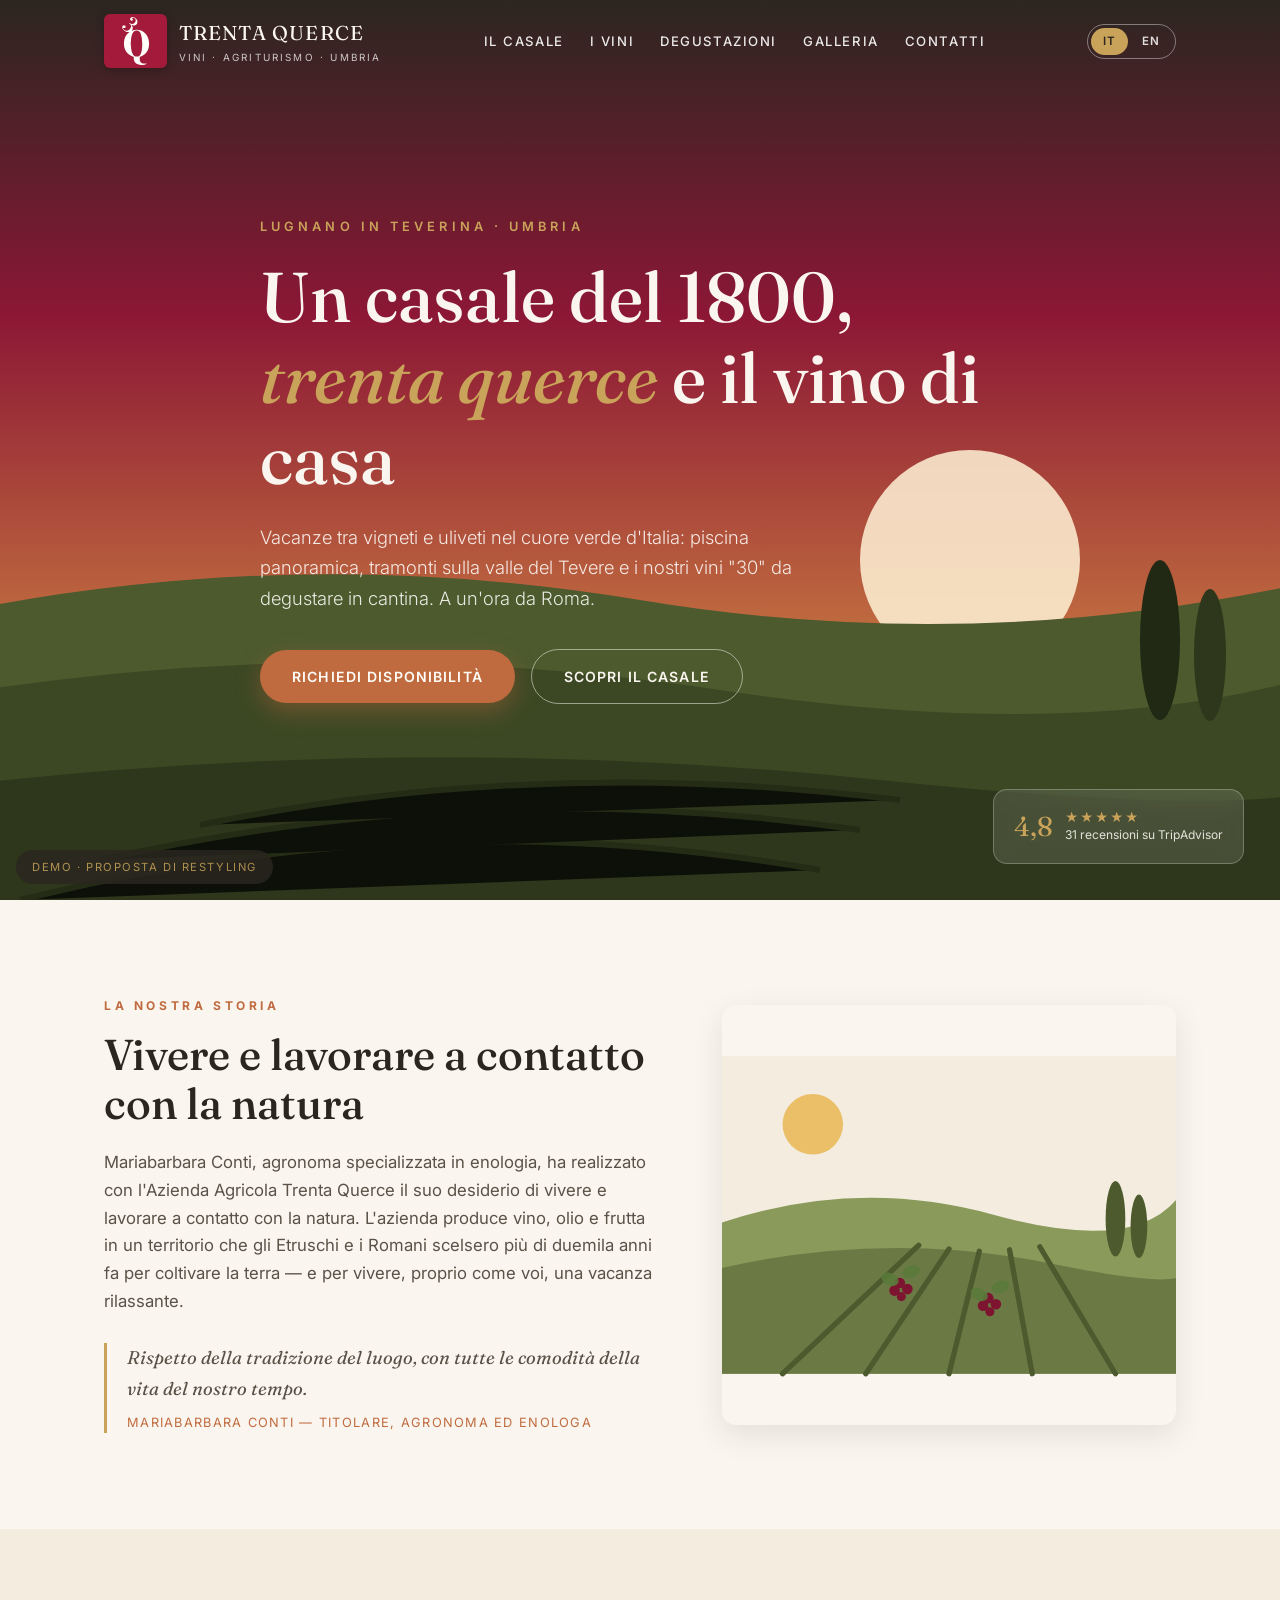
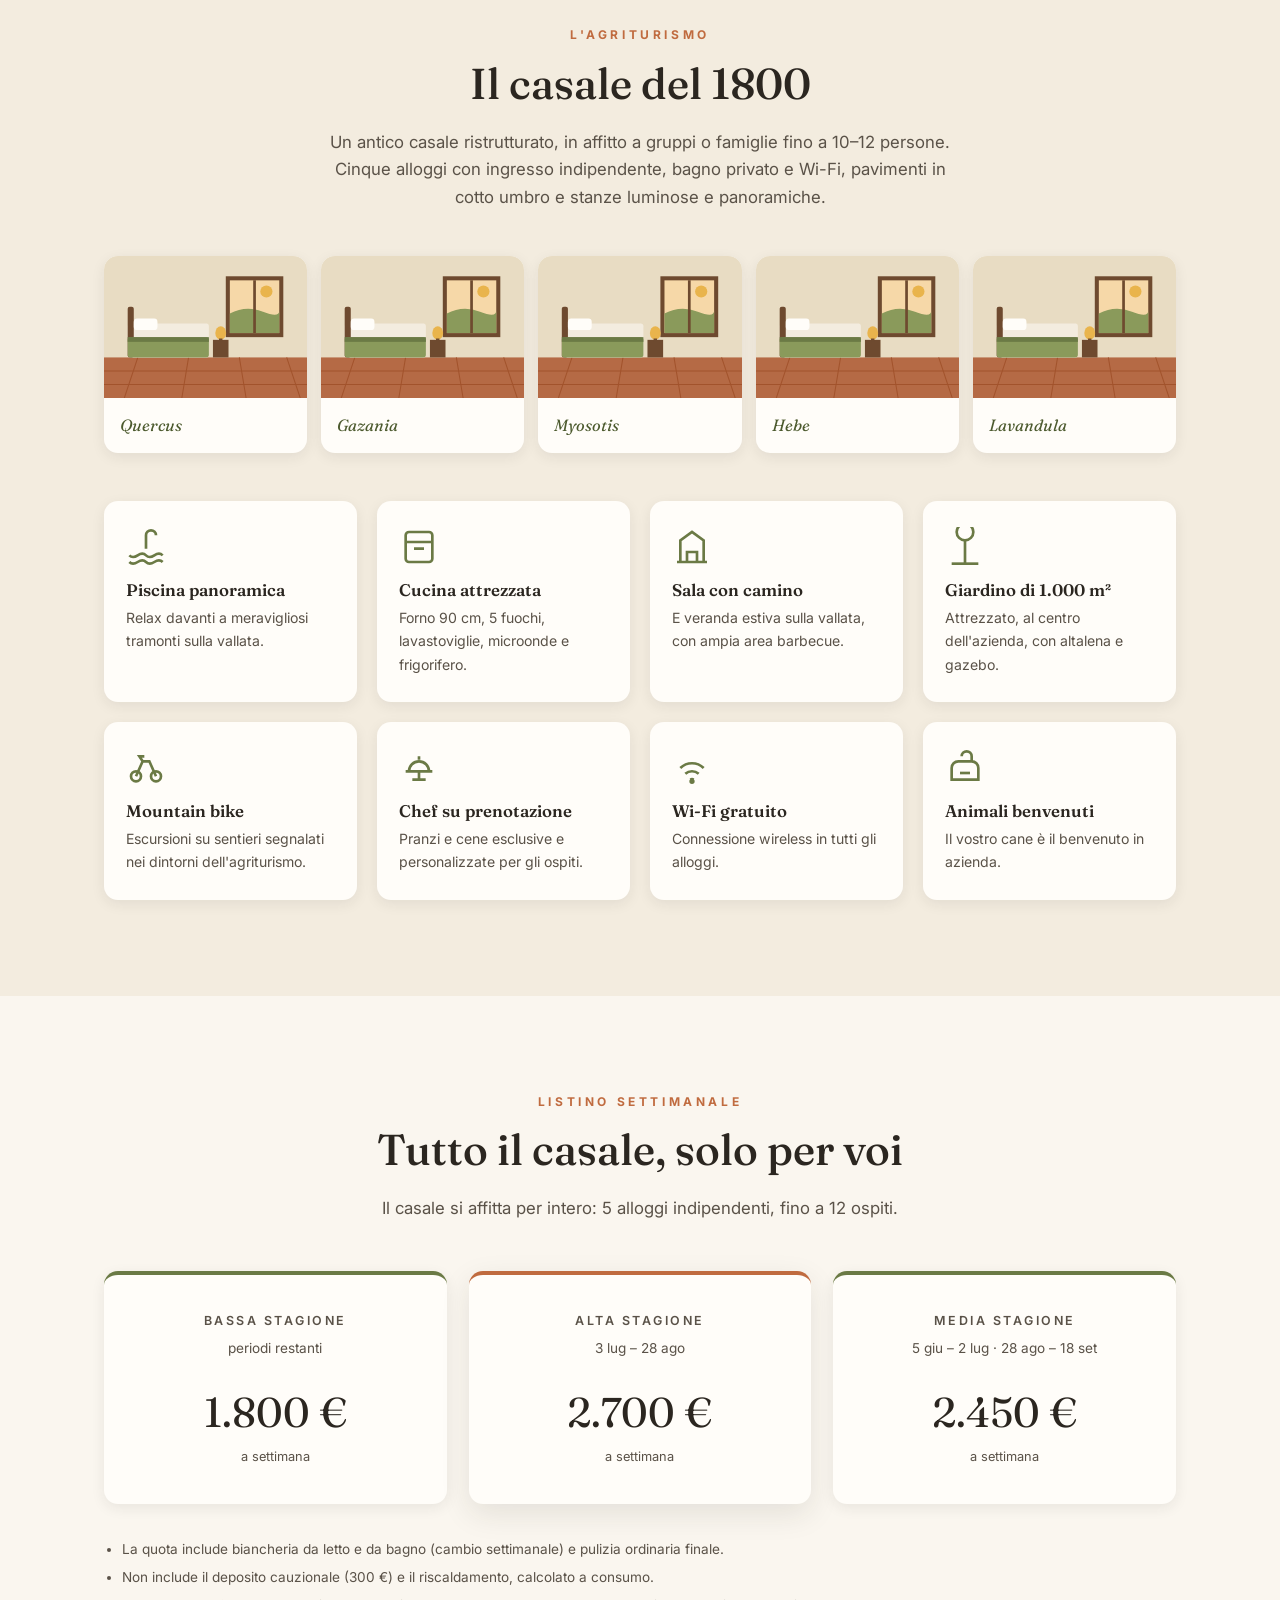
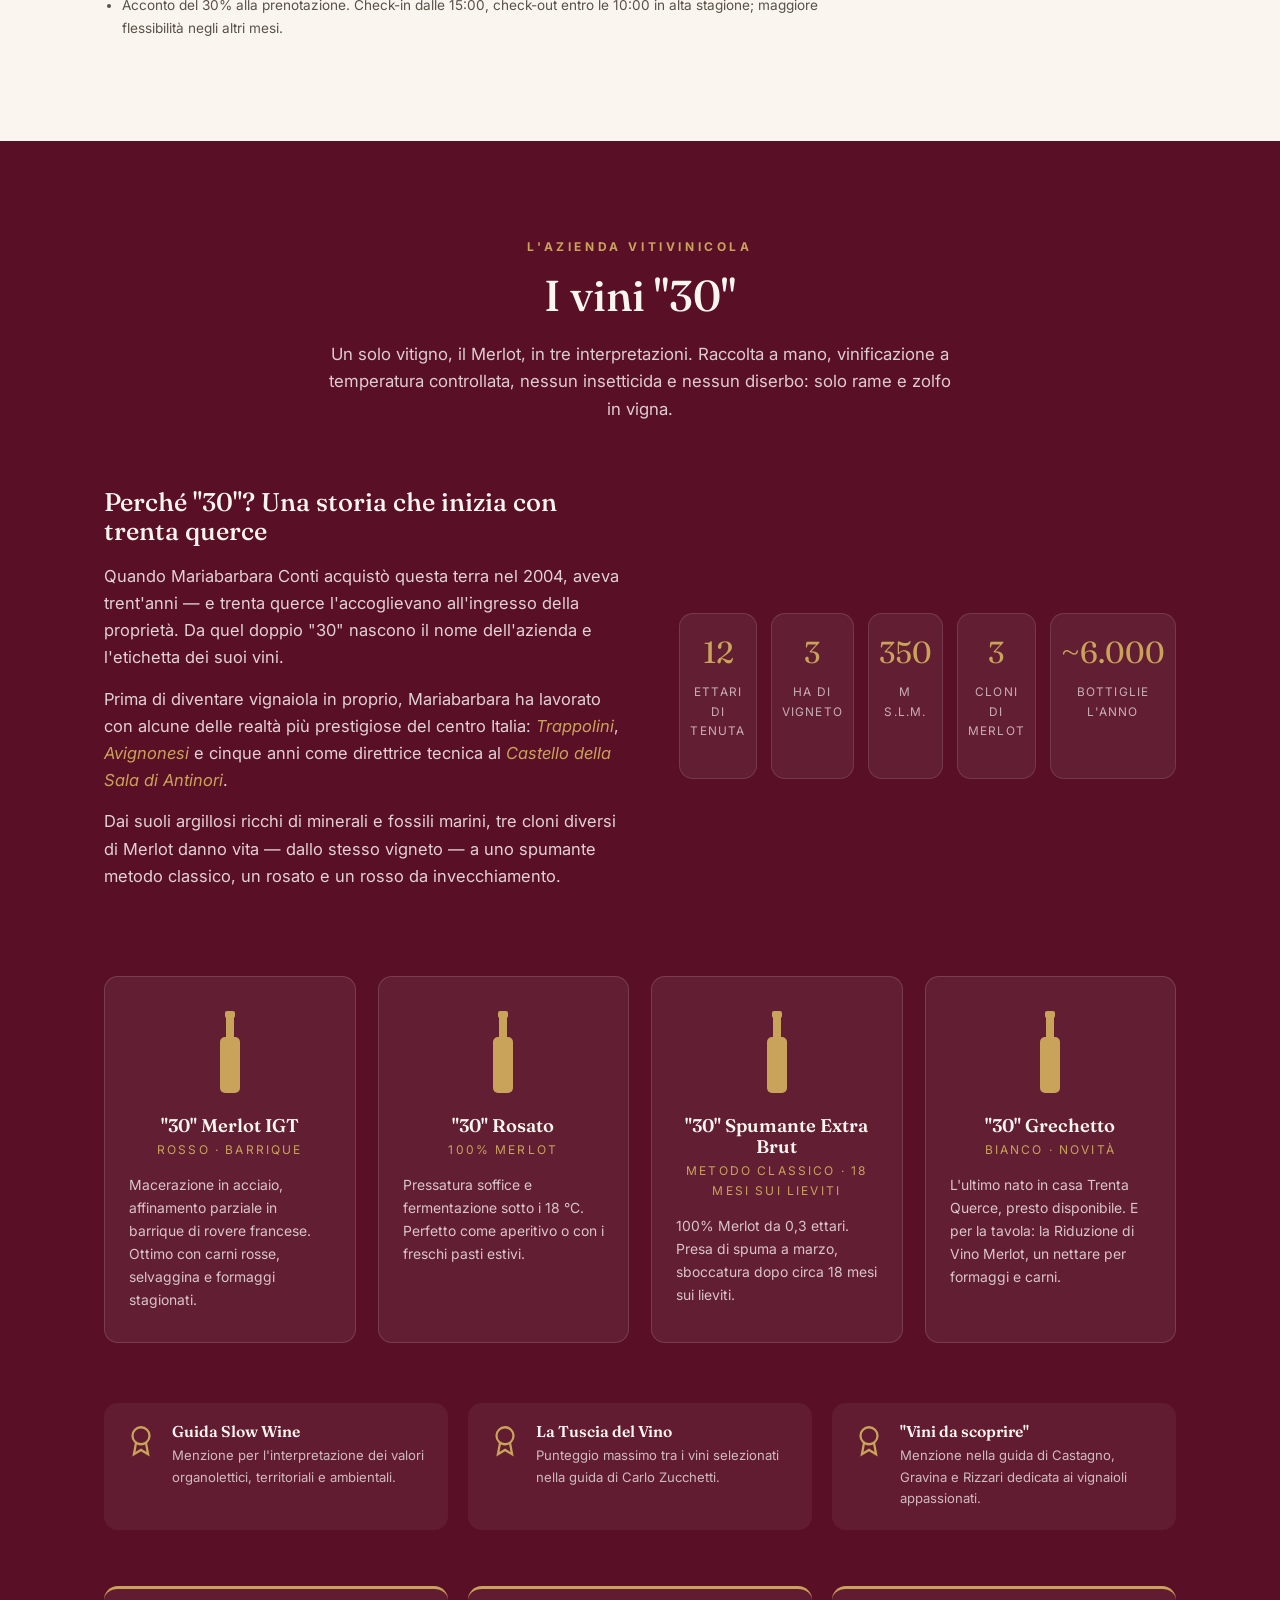
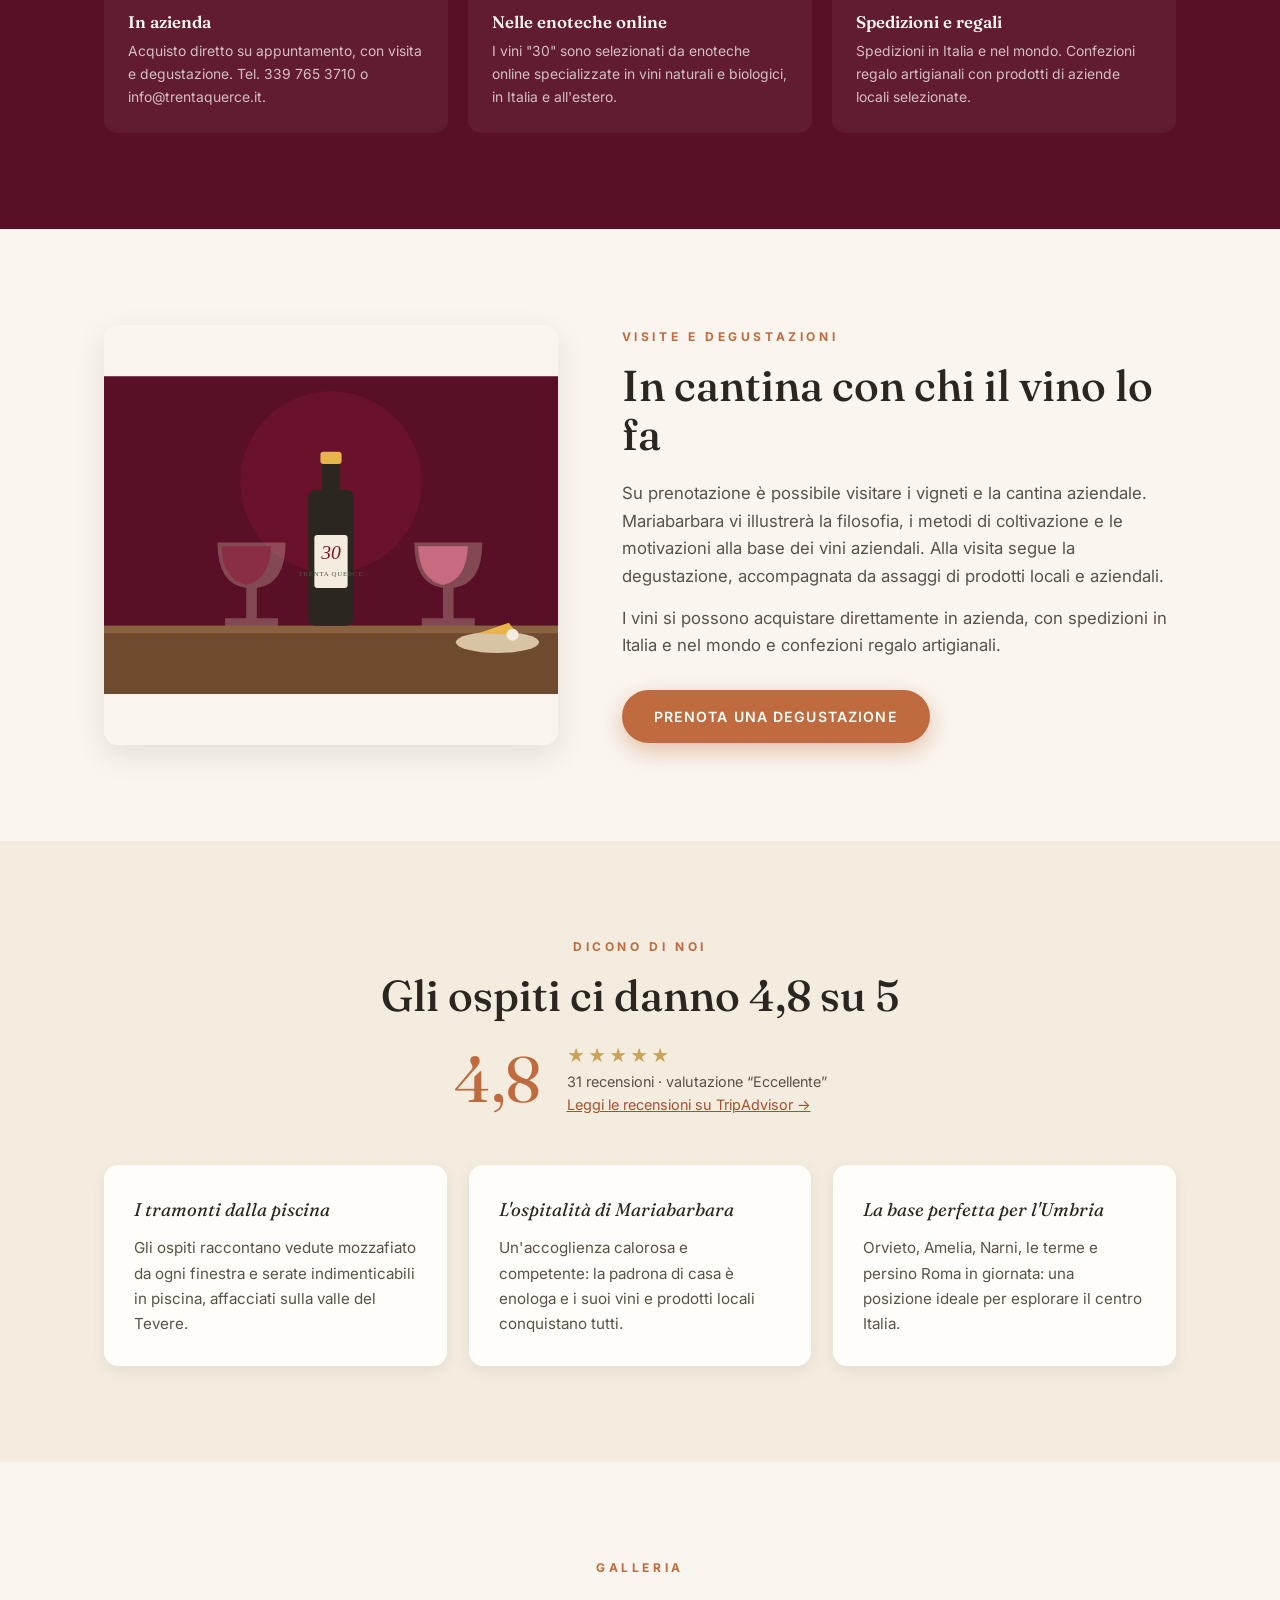
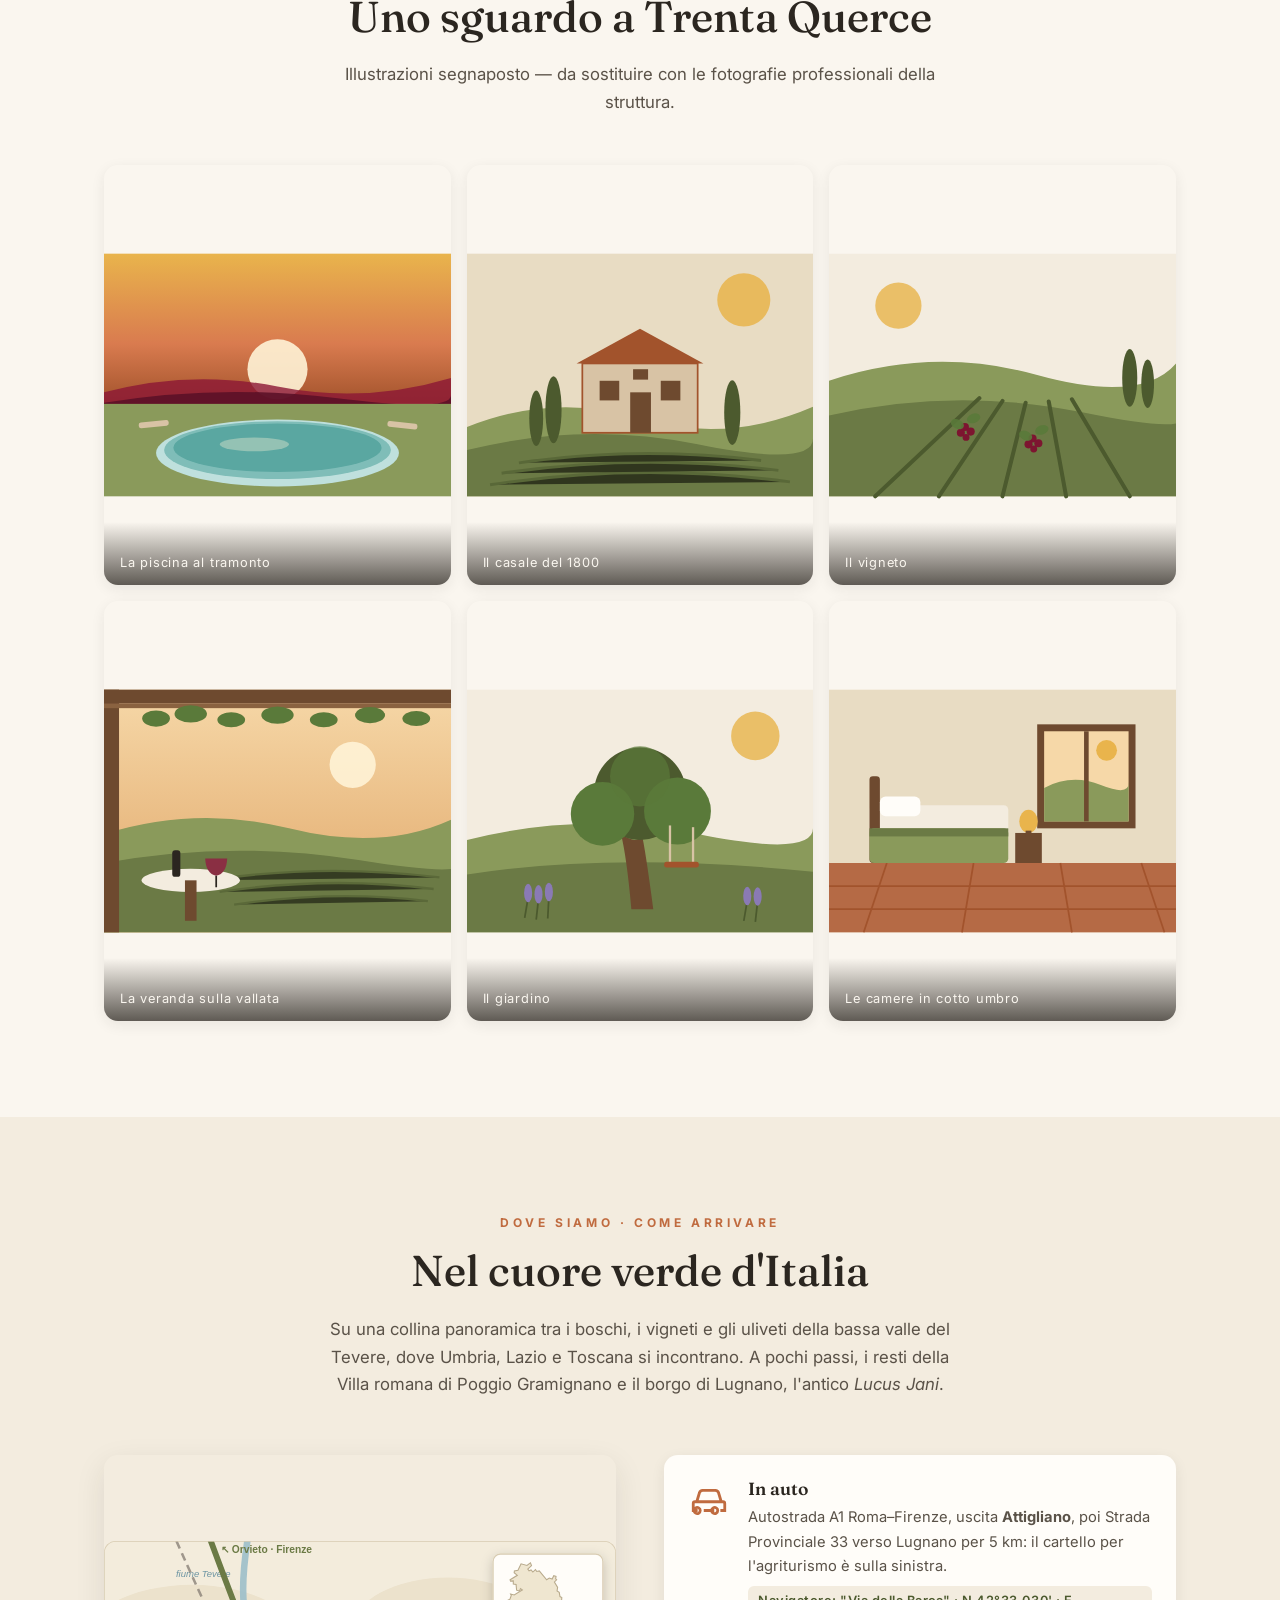
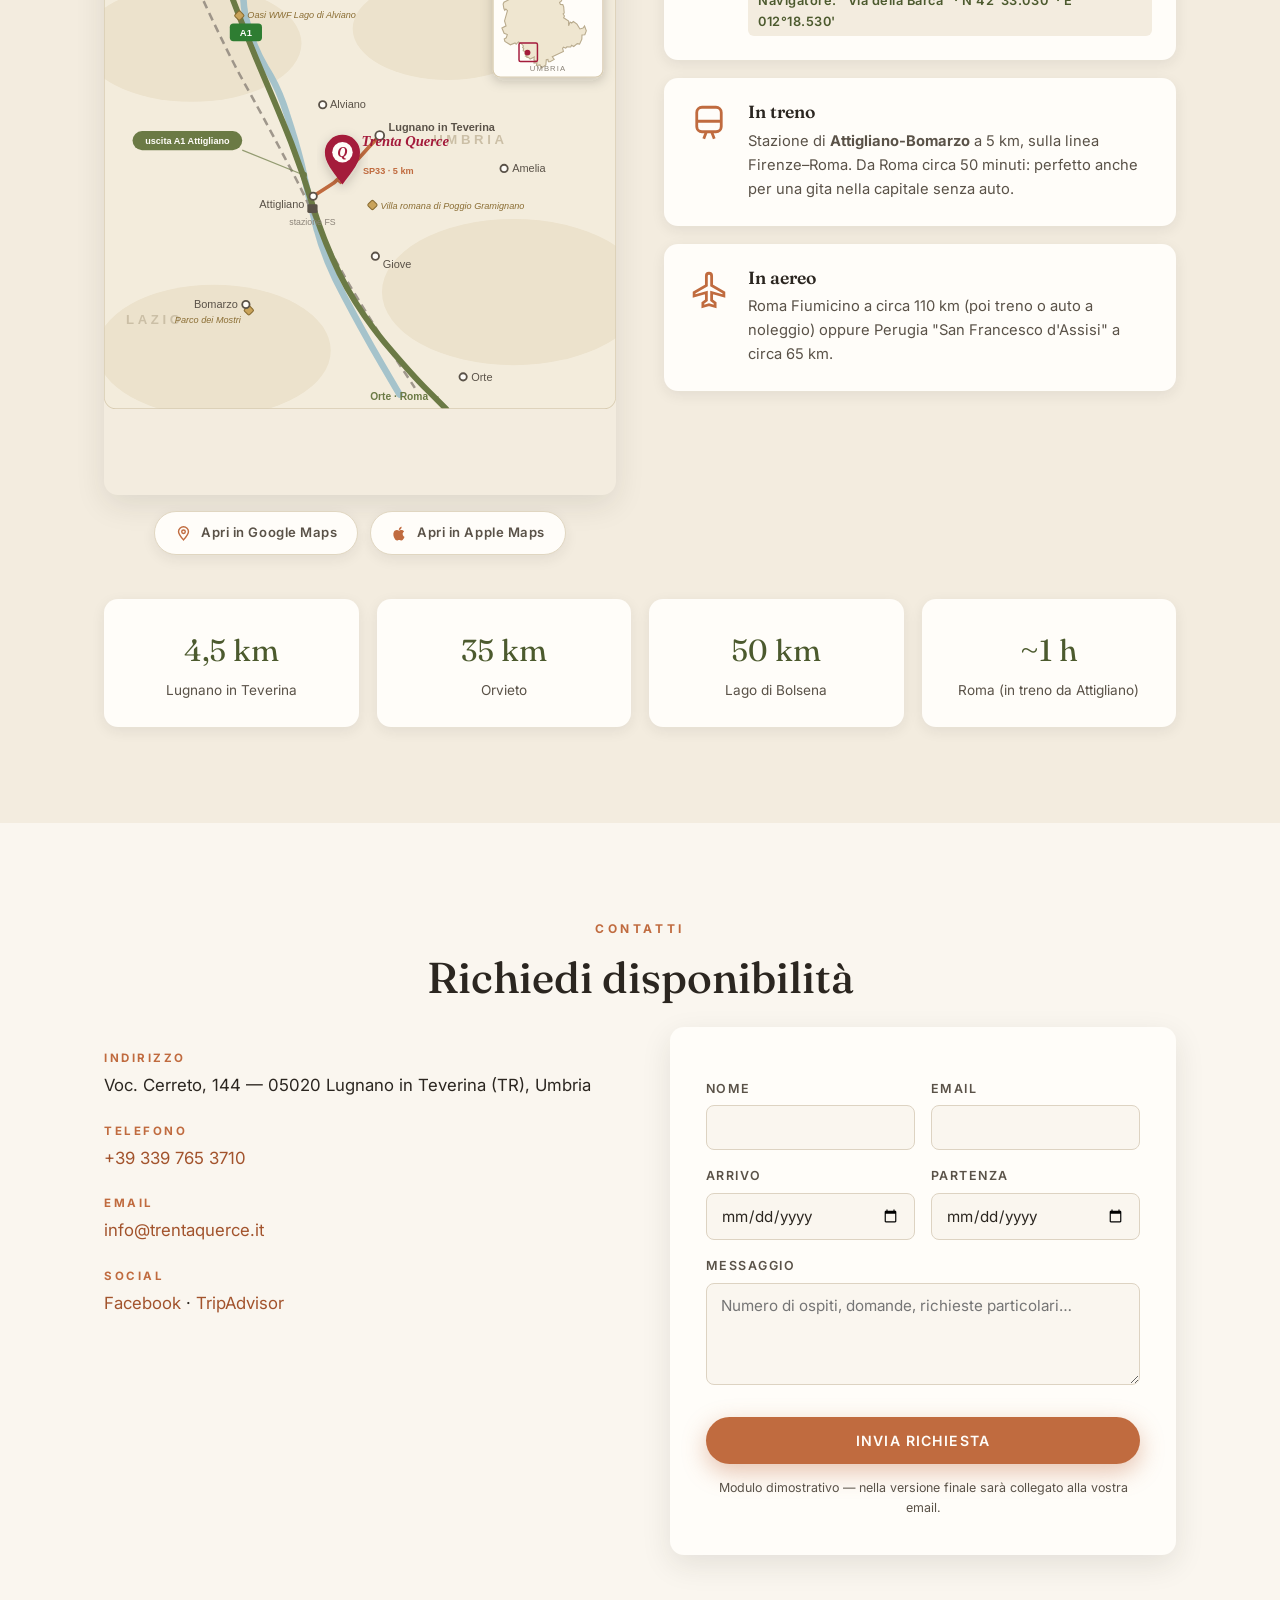
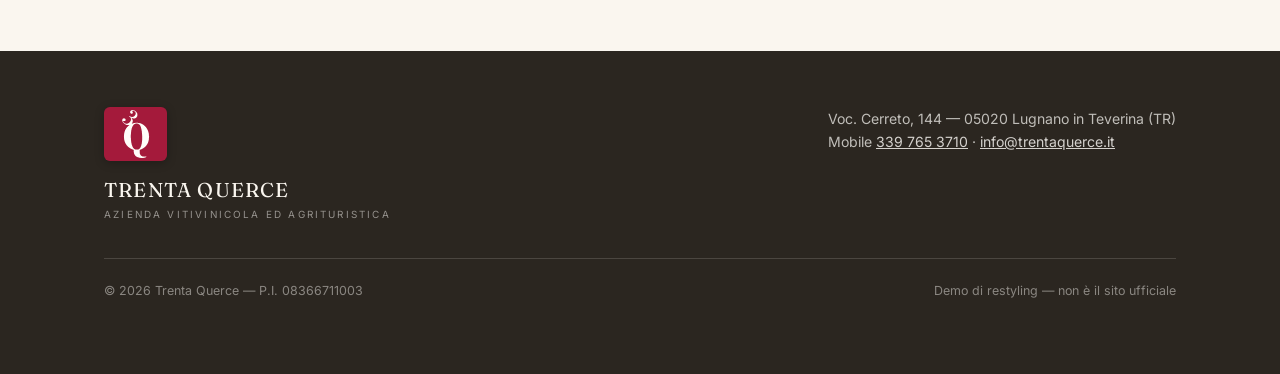
==== index.html @ c0314c39 "Add files via upload" ====
﻿<!DOCTYPE html>
<html lang="it">
<head>
  <meta charset="UTF-8">
  <meta name="viewport" content="width=device-width, initial-scale=1.0">
  <title>Trenta Querce — Agriturismo e Azienda Vitivinicola in Umbria | Lugnano in Teverina</title>
  <meta name="description" content="Agriturismo con piscina panoramica e vini propri nel cuore dell'Umbria. Casale del 1800 per 10-12 persone, degustazioni in cantina, a 35 km da Orvieto e a un'ora da Roma.">
  <link rel="alternate" hreflang="it" href="https://www.trentaquerce.it/">
  <link rel="alternate" hreflang="en" href="https://www.trentaquerce.it/en/">
  <link rel="preconnect" href="https://fonts.googleapis.com">
  <link rel="preconnect" href="https://fonts.gstatic.com" crossorigin>
  <link href="https://fonts.googleapis.com/css2?family=Fraunces:ital,wght@0,400;0,500;0,600;1,400;1,500&family=Inter:wght@300;400;500;600;700&display=swap" rel="stylesheet">
  <link rel="stylesheet" href="assets/style.css">
  <link rel="icon" type="image/png" href="assets/img/logo-full.png">
  <script type="application/ld+json">
  {
    "@context": "https://schema.org",
    "@type": ["LodgingBusiness", "Winery"],
    "name": "Trenta Querce",
    "description": "Azienda vitivinicola ed agriturismo in Umbria: casale del 1800 con piscina panoramica per 10-12 persone, vini propri e degustazioni.",
    "address": {
      "@type": "PostalAddress",
      "streetAddress": "Voc. Cerreto, 144",
      "addressLocality": "Lugnano in Teverina",
      "addressRegion": "Umbria",
      "postalCode": "05020",
      "addressCountry": "IT"
    },
    "telephone": "+39 339 7653710",
    "email": "info@trentaquerce.it",
    "aggregateRating": { "@type": "AggregateRating", "ratingValue": "4.8", "bestRating": "5", "reviewCount": "31" },
    "amenityFeature": [
      { "@type": "LocationFeatureSpecification", "name": "Piscina panoramica", "value": true },
      { "@type": "LocationFeatureSpecification", "name": "Wi-Fi gratuito", "value": true },
      { "@type": "LocationFeatureSpecification", "name": "Parcheggio gratuito", "value": true },
      { "@type": "LocationFeatureSpecification", "name": "Animali ammessi", "value": true }
    ]
  }
  </script>
</head>
<body>

<div class="demo-ribbon">Demo · proposta di restyling</div>

<nav class="nav">
  <div class="container nav-inner">
    <a class="brand" href="#top">
      <img class="brand-logo" src="assets/img/logo.svg" alt="Logo Trenta Querce" width="153" height="132">
      <span>
        <span class="brand-name">Trenta Querce</span>
        <span class="brand-sub">Vini &middot; Agriturismo &middot; Umbria</span>
      </span>
    </a>
    <ul class="nav-links">
      <li><a href="#casale">Il Casale</a></li>
      <li><a href="#vini">I Vini</a></li>
      <li><a href="#degustazioni">Degustazioni</a></li>
      <li><a href="#galleria">Galleria</a></li>
      <li><a href="#contatti">Contatti</a></li>
    </ul>
    <div class="lang-switch">
      <a href="index.html" class="active" aria-current="page">IT</a>
      <a href="en/index.html">EN</a>
    </div>
    <button class="nav-toggle" aria-label="Menu"><span></span><span></span><span></span></button>
  </div>
</nav>

<header class="hero" id="top">
  <div class="hero-bg" aria-hidden="true">
    <svg viewBox="0 0 1440 900" preserveAspectRatio="xMidYMid slice">
      <defs>
        <linearGradient id="hsky" x1="0" y1="0" x2="0" y2="1">
          <stop offset="0" stop-color="#2b2620"/>
          <stop offset=".35" stop-color="#8c1735"/>
          <stop offset=".7" stop-color="#c06b3f"/>
          <stop offset="1" stop-color="#e9b44c"/>
        </linearGradient>
      </defs>
      <rect width="1440" height="900" fill="url(#hsky)"/>
      <circle cx="1050" cy="560" r="110" fill="#fff3d6" opacity=".85"/>
      <path d="M0 620 Q360 540 720 600 T1440 570 V900 H0 Z" fill="#4c5a2e"/>
      <path d="M0 700 Q400 630 800 690 T1440 660 V900 H0 Z" fill="#3c4824"/>
      <path d="M0 790 Q480 730 960 780 T1440 760 V900 H0 Z" fill="#2e371b"/>
      <g stroke="#212814" stroke-width="6" opacity=".7">
        <path d="M100 900 Q500 800 900 870"/>
        <path d="M180 860 Q560 775 940 830"/>
        <path d="M280 825 Q620 755 980 800"/>
      </g>
      <ellipse cx="1240" cy="640" rx="20" ry="80" fill="#212814"/>
      <ellipse cx="1290" cy="655" rx="16" ry="66" fill="#2e371b"/>
    </svg>
  </div>
  <div class="container">
    <div class="hero-content">
      <p class="hero-kicker">Lugnano in Teverina &middot; Umbria</p>
      <h1>Un casale del 1800, <em>trenta querce</em> e il vino di casa</h1>
      <p class="hero-lede">Vacanze tra vigneti e uliveti nel cuore verde d'Italia: piscina panoramica, tramonti sulla valle del Tevere e i nostri vini "30" da degustare in cantina. A un'ora da Roma.</p>
      <div class="hero-ctas">
        <a class="btn btn-primary" href="#contatti">Richiedi disponibilit&agrave;</a>
        <a class="btn btn-ghost" href="#casale">Scopri il casale</a>
      </div>
      <div class="hero-badge">
        <span class="score">4,8</span>
        <span class="label"><span class="stars">★★★★★</span><br>31 recensioni su TripAdvisor</span>
      </div>
    </div>
  </div>
</header>

<section id="storia">
  <div class="container story-grid">
    <div class="reveal">
      <p class="eyebrow">La nostra storia</p>
      <h2 class="section-title">Vivere e lavorare a contatto con la natura</h2>
      <p class="section-intro">Mariabarbara Conti, agronoma specializzata in enologia, ha realizzato con l'Azienda Agricola Trenta Querce il suo desiderio di vivere e lavorare a contatto con la natura. L'azienda produce vino, olio e frutta in un territorio che gli Etruschi e i Romani scelsero pi&ugrave; di duemila anni fa per coltivare la terra — e per vivere, proprio come voi, una vacanza rilassante.</p>
      <blockquote class="story-quote">
        Rispetto della tradizione del luogo, con tutte le comodit&agrave; della vita del nostro tempo.
        <cite>Mariabarbara Conti — titolare, agronoma ed enologa</cite>
      </blockquote>
    </div>
    <div class="story-figure reveal">
      <img src="assets/img/vigneto.svg" alt="Il vigneto di Trenta Querce" width="600" height="420">
    </div>
  </div>
</section>

<section id="casale" class="section-alt">
  <div class="container">
    <div class="center reveal">
      <p class="eyebrow">L'agriturismo</p>
      <h2 class="section-title">Il casale del 1800</h2>
      <p class="section-intro">Un antico casale ristrutturato, in affitto a gruppi o famiglie fino a 10–12 persone. Cinque alloggi con ingresso indipendente, bagno privato e Wi-Fi, pavimenti in cotto umbro e stanze luminose e panoramiche.</p>
    </div>

    <div class="apt-strip reveal">
      <div class="apt"><img src="assets/img/camera.svg" alt="Alloggio Quercus"><div class="apt-name">Quercus</div></div>
      <div class="apt"><img src="assets/img/camera.svg" alt="Alloggio Gazania"><div class="apt-name">Gazania</div></div>
      <div class="apt"><img src="assets/img/camera.svg" alt="Alloggio Myosotis"><div class="apt-name">Myosotis</div></div>
      <div class="apt"><img src="assets/img/camera.svg" alt="Alloggio Hebe"><div class="apt-name">Hebe</div></div>
      <div class="apt"><img src="assets/img/camera.svg" alt="Alloggio Lavandula"><div class="apt-name">Lavandula</div></div>
    </div>

    <div class="amenity-grid">
      <div class="amenity reveal">
        <svg class="icon" viewBox="0 0 24 24" fill="none" stroke="currentColor" stroke-width="1.6"><path d="M2 17q2 2 5 0t5 0 5 0 5 0M2 21q2 2 5 0t5 0 5 0 5 0"/><path d="M12 13V5a3 3 0 0 1 6 0"/></svg>
        <h3>Piscina panoramica</h3>
        <p>Relax davanti a meravigliosi tramonti sulla vallata.</p>
      </div>
      <div class="amenity reveal">
        <svg class="icon" viewBox="0 0 24 24" fill="none" stroke="currentColor" stroke-width="1.6"><rect x="4" y="3" width="16" height="18" rx="2"/><path d="M4 9h16M9 13h6"/></svg>
        <h3>Cucina attrezzata</h3>
        <p>Forno 90 cm, 5 fuochi, lavastoviglie, microonde e frigorifero.</p>
      </div>
      <div class="amenity reveal">
        <svg class="icon" viewBox="0 0 24 24" fill="none" stroke="currentColor" stroke-width="1.6"><path d="M3 21h18M5 21V8l7-5 7 5v13M9 21v-6h6v6"/></svg>
        <h3>Sala con camino</h3>
        <p>E veranda estiva sulla vallata, con ampia area barbecue.</p>
      </div>
      <div class="amenity reveal">
        <svg class="icon" viewBox="0 0 24 24" fill="none" stroke="currentColor" stroke-width="1.6"><path d="M12 22V8M12 8a5 5 0 1 0-5-5 5 5 0 0 0 5 5zm0 0a5 5 0 1 1 5-5"/><path d="M4 22h16"/></svg>
        <h3>Giardino di 1.000 m²</h3>
        <p>Attrezzato, al centro dell'azienda, con altalena e gazebo.</p>
      </div>
      <div class="amenity reveal">
        <svg class="icon" viewBox="0 0 24 24" fill="none" stroke="currentColor" stroke-width="1.6"><circle cx="6" cy="17" r="3"/><circle cx="18" cy="17" r="3"/><path d="M6 17 10 8h4l4 9M10 8 8 5h3"/></svg>
        <h3>Mountain bike</h3>
        <p>Escursioni su sentieri segnalati nei dintorni dell'agriturismo.</p>
      </div>
      <div class="amenity reveal">
        <svg class="icon" viewBox="0 0 24 24" fill="none" stroke="currentColor" stroke-width="1.6"><path d="M4 14h16M6 14a6 6 0 0 1 12 0M12 5v2M12 14v5m-4 0h8"/></svg>
        <h3>Chef su prenotazione</h3>
        <p>Pranzi e cene esclusive e personalizzate per gli ospiti.</p>
      </div>
      <div class="amenity reveal">
        <svg class="icon" viewBox="0 0 24 24" fill="none" stroke="currentColor" stroke-width="1.6"><path d="M5 12a10 10 0 0 1 14 0M8 15.5a6 6 0 0 1 8 0M11 19a2 2 0 0 1 2 0"/><circle cx="12" cy="20" r=".8" fill="currentColor"/></svg>
        <h3>Wi-Fi gratuito</h3>
        <p>Connessione wireless in tutti gli alloggi.</p>
      </div>
      <div class="amenity reveal">
        <svg class="icon" viewBox="0 0 24 24" fill="none" stroke="currentColor" stroke-width="1.6"><path d="M10 5a3 3 0 0 1 6 0v3H8a4 4 0 0 0-4 4v7h16v-7a4 4 0 0 0-4-4"/><path d="M9 15h6"/></svg>
        <h3>Animali benvenuti</h3>
        <p>Il vostro cane &egrave; il benvenuto in azienda.</p>
      </div>
    </div>
  </div>
</section>

<section id="prezzi">
  <div class="container">
    <div class="center reveal">
      <p class="eyebrow">Listino settimanale</p>
      <h2 class="section-title">Tutto il casale, solo per voi</h2>
      <p class="section-intro">Il casale si affitta per intero: 5 alloggi indipendenti, fino a 12 ospiti.</p>
    </div>
    <div class="price-cards">
      <div class="price-card reveal">
        <p class="season">Bassa stagione</p>
        <p class="dates">periodi restanti</p>
        <p class="price">1.800&nbsp;&euro;</p>
        <p class="per">a settimana</p>
      </div>
      <div class="price-card featured reveal">
        <p class="season">Alta stagione</p>
        <p class="dates">3 lug – 28 ago</p>
        <p class="price">2.700&nbsp;&euro;</p>
        <p class="per">a settimana</p>
      </div>
      <div class="price-card reveal">
        <p class="season">Media stagione</p>
        <p class="dates">5 giu – 2 lug &middot; 28 ago – 18 set</p>
        <p class="price">2.450&nbsp;&euro;</p>
        <p class="per">a settimana</p>
      </div>
    </div>
    <ul class="price-notes reveal">
      <li>La quota include biancheria da letto e da bagno (cambio settimanale) e pulizia ordinaria finale.</li>
      <li>Non include il deposito cauzionale (300&nbsp;&euro;) e il riscaldamento, calcolato a consumo.</li>
      <li>Acconto del 30% alla prenotazione. Check-in dalle 15:00, check-out entro le 10:00 in alta stagione; maggiore flessibilit&agrave; negli altri mesi.</li>
    </ul>
  </div>
</section>

<section id="vini" class="section-dark">
  <div class="container">
    <div class="center reveal">
      <p class="eyebrow">L'azienda vitivinicola</p>
      <h2 class="section-title">I vini "30"</h2>
      <p class="section-intro">Un solo vitigno, il Merlot, in tre interpretazioni. Raccolta a mano, vinificazione a temperatura controllata, nessun insetticida e nessun diserbo: solo rame e zolfo in vigna.</p>
    </div>

    <div class="winery-story reveal">
      <div>
        <h3>Perch&eacute; "30"? Una storia che inizia con trenta querce</h3>
        <p>Quando Mariabarbara Conti acquist&ograve; questa terra nel 2004, aveva trent'anni — e trenta querce l'accoglievano all'ingresso della propriet&agrave;. Da quel doppio "30" nascono il nome dell'azienda e l'etichetta dei suoi vini.</p>
        <p>Prima di diventare vignaiola in proprio, Mariabarbara ha lavorato con alcune delle realt&agrave; pi&ugrave; prestigiose del centro Italia: <span class="accent">Trappolini</span>, <span class="accent">Avignonesi</span> e cinque anni come direttrice tecnica al <span class="accent">Castello della Sala di Antinori</span>.</p>
        <p>Dai suoli argillosi ricchi di minerali e fossili marini, tre cloni diversi di Merlot danno vita — dallo stesso vigneto — a uno spumante metodo classico, un rosato e un rosso da invecchiamento.</p>
      </div>
      <div class="stat-strip">
        <div class="stat"><p class="n">12</p><p class="l">ettari di tenuta</p></div>
        <div class="stat"><p class="n">3</p><p class="l">ha di vigneto</p></div>
        <div class="stat"><p class="n">350</p><p class="l">m s.l.m.</p></div>
        <div class="stat"><p class="n">3</p><p class="l">cloni di Merlot</p></div>
        <div class="stat"><p class="n">~6.000</p><p class="l">bottiglie l'anno</p></div>
      </div>
    </div>

    <div class="wine-grid">
      <div class="wine-card reveal">
        <svg class="bottle" viewBox="0 0 44 88" fill="currentColor"><rect x="12" y="30" width="20" height="56" rx="5"/><rect x="18" y="8" width="8" height="26" rx="3"/><rect x="17" y="4" width="10" height="7" rx="2"/></svg>
        <h3>"30" Merlot IGT</h3>
        <p class="type">Rosso &middot; barrique</p>
        <p>Macerazione in acciaio, affinamento parziale in barrique di rovere francese. Ottimo con carni rosse, selvaggina e formaggi stagionati.</p>
      </div>
      <div class="wine-card reveal">
        <svg class="bottle" viewBox="0 0 44 88" fill="currentColor"><rect x="12" y="30" width="20" height="56" rx="5"/><rect x="18" y="8" width="8" height="26" rx="3"/><rect x="17" y="4" width="10" height="7" rx="2"/></svg>
        <h3>"30" Rosato</h3>
        <p class="type">100% Merlot</p>
        <p>Pressatura soffice e fermentazione sotto i 18&nbsp;&deg;C. Perfetto come aperitivo o con i freschi pasti estivi.</p>
      </div>
      <div class="wine-card reveal">
        <svg class="bottle" viewBox="0 0 44 88" fill="currentColor"><rect x="12" y="30" width="20" height="56" rx="5"/><rect x="18" y="8" width="8" height="26" rx="3"/><rect x="17" y="4" width="10" height="7" rx="2"/></svg>
        <h3>"30" Spumante Extra Brut</h3>
        <p class="type">Metodo classico &middot; 18 mesi sui lieviti</p>
        <p>100% Merlot da 0,3 ettari. Presa di spuma a marzo, sboccatura dopo circa 18 mesi sui lieviti.</p>
      </div>
      <div class="wine-card reveal">
        <svg class="bottle" viewBox="0 0 44 88" fill="currentColor"><rect x="12" y="30" width="20" height="56" rx="5"/><rect x="18" y="8" width="8" height="26" rx="3"/><rect x="17" y="4" width="10" height="7" rx="2"/></svg>
        <h3>"30" Grechetto</h3>
        <p class="type">Bianco &middot; novit&agrave;</p>
        <p>L'ultimo nato in casa Trenta Querce, presto disponibile. E per la tavola: la Riduzione di Vino Merlot, un nettare per formaggi e carni.</p>
      </div>
    </div>

    <div class="awards">
      <div class="award reveal">
        <svg class="medal" viewBox="0 0 24 24" fill="none" stroke="currentColor" stroke-width="1.6"><circle cx="12" cy="9" r="6"/><path d="M8.5 14 7 22l5-3 5 3-1.5-8"/></svg>
        <div><h4>Guida Slow Wine</h4><p>Menzione per l'interpretazione dei valori organolettici, territoriali e ambientali.</p></div>
      </div>
      <div class="award reveal">
        <svg class="medal" viewBox="0 0 24 24" fill="none" stroke="currentColor" stroke-width="1.6"><circle cx="12" cy="9" r="6"/><path d="M8.5 14 7 22l5-3 5 3-1.5-8"/></svg>
        <div><h4>La Tuscia del Vino</h4><p>Punteggio massimo tra i vini selezionati nella guida di Carlo Zucchetti.</p></div>
      </div>
      <div class="award reveal">
        <svg class="medal" viewBox="0 0 24 24" fill="none" stroke="currentColor" stroke-width="1.6"><circle cx="12" cy="9" r="6"/><path d="M8.5 14 7 22l5-3 5 3-1.5-8"/></svg>
        <div><h4>"Vini da scoprire"</h4><p>Menzione nella guida di Castagno, Gravina e Rizzari dedicata ai vignaioli appassionati.</p></div>
      </div>
    </div>

    <div class="buy-strip">
      <div class="buy reveal">
        <h4>In azienda</h4>
        <p>Acquisto diretto su appuntamento, con visita e degustazione. Tel. 339 765 3710 o info@trentaquerce.it.</p>
      </div>
      <div class="buy reveal">
        <h4>Nelle enoteche online</h4>
        <p>I vini "30" sono selezionati da enoteche online specializzate in vini naturali e biologici, in Italia e all'estero.</p>
      </div>
      <div class="buy reveal">
        <h4>Spedizioni e regali</h4>
        <p>Spedizioni in Italia e nel mondo. Confezioni regalo artigianali con prodotti di aziende locali selezionate.</p>
      </div>
    </div>
  </div>
</section>

<section id="degustazioni">
  <div class="container tasting-grid">
    <div class="story-figure reveal">
      <img src="assets/img/degustazione.svg" alt="Degustazione di vini in cantina" width="600" height="420">
    </div>
    <div class="reveal">
      <p class="eyebrow">Visite e degustazioni</p>
      <h2 class="section-title">In cantina con chi il vino lo fa</h2>
      <p class="section-intro">Su prenotazione &egrave; possibile visitare i vigneti e la cantina aziendale. Mariabarbara vi illustrer&agrave; la filosofia, i metodi di coltivazione e le motivazioni alla base dei vini aziendali. Alla visita segue la degustazione, accompagnata da assaggi di prodotti locali e aziendali.</p>
      <p class="section-intro" style="margin-top:14px">I vini si possono acquistare direttamente in azienda, con spedizioni in Italia e nel mondo e confezioni regalo artigianali.</p>
      <div class="hero-ctas" style="margin-top:30px">
        <a class="btn btn-primary" href="#contatti">Prenota una degustazione</a>
      </div>
    </div>
  </div>
</section>

<section id="recensioni" class="section-alt">
  <div class="container">
    <div class="center reveal">
      <p class="eyebrow">Dicono di noi</p>
      <h2 class="section-title">Gli ospiti ci danno 4,8 su 5</h2>
    </div>
    <div class="review-summary reveal">
      <span class="big-score">4,8</span>
      <span class="meta">
        <span class="stars">★★★★★</span><br>
        31 recensioni &middot; valutazione &ldquo;Eccellente&rdquo;<br>
        <a href="https://www.tripadvisor.com/Hotel_Review-g1830838-d2041931-Reviews-Trenta_Querce-Lugnano_in_Teverina_Province_of_Terni_Umbria.html" target="_blank" rel="noopener">Leggi le recensioni su TripAdvisor →</a>
      </span>
    </div>
    <div class="review-highlights">
      <div class="review-card reveal">
        <p class="theme">I tramonti dalla piscina</p>
        <p>Gli ospiti raccontano vedute mozzafiato da ogni finestra e serate indimenticabili in piscina, affacciati sulla valle del Tevere.</p>
      </div>
      <div class="review-card reveal">
        <p class="theme">L'ospitalit&agrave; di Mariabarbara</p>
        <p>Un'accoglienza calorosa e competente: la padrona di casa &egrave; enologa e i suoi vini e prodotti locali conquistano tutti.</p>
      </div>
      <div class="review-card reveal">
        <p class="theme">La base perfetta per l'Umbria</p>
        <p>Orvieto, Amelia, Narni, le terme e persino Roma in giornata: una posizione ideale per esplorare il centro Italia.</p>
      </div>
    </div>
  </div>
</section>

<section id="galleria">
  <div class="container">
    <div class="center reveal">
      <p class="eyebrow">Galleria</p>
      <h2 class="section-title">Uno sguardo a Trenta Querce</h2>
      <p class="section-intro">Illustrazioni segnaposto — da sostituire con le fotografie professionali della struttura.</p>
    </div>
    <div class="gallery-grid">
      <figure class="gallery-item reveal"><img src="assets/img/piscina.svg" alt="La piscina al tramonto" width="600" height="420"><figcaption class="caption">La piscina al tramonto</figcaption></figure>
      <figure class="gallery-item reveal"><img src="assets/img/casale.svg" alt="Il casale del 1800" width="600" height="420"><figcaption class="caption">Il casale del 1800</figcaption></figure>
      <figure class="gallery-item reveal"><img src="assets/img/vigneto.svg" alt="Il vigneto" width="600" height="420"><figcaption class="caption">Il vigneto</figcaption></figure>
      <figure class="gallery-item reveal"><img src="assets/img/veranda.svg" alt="La veranda sulla vallata" width="600" height="420"><figcaption class="caption">La veranda sulla vallata</figcaption></figure>
      <figure class="gallery-item reveal"><img src="assets/img/giardino.svg" alt="Il giardino e la quercia" width="600" height="420"><figcaption class="caption">Il giardino</figcaption></figure>
      <figure class="gallery-item reveal"><img src="assets/img/camera.svg" alt="Le camere con cotto umbro" width="600" height="420"><figcaption class="caption">Le camere in cotto umbro</figcaption></figure>
    </div>
  </div>
</section>

<section id="posizione" class="section-alt">
  <div class="container">
    <div class="center reveal">
      <p class="eyebrow">Dove siamo &middot; Come arrivare</p>
      <h2 class="section-title">Nel cuore verde d'Italia</h2>
      <p class="section-intro">Su una collina panoramica tra i boschi, i vigneti e gli uliveti della bassa valle del Tevere, dove Umbria, Lazio e Toscana si incontrano. A pochi passi, i resti della Villa romana di Poggio Gramignano e il borgo di Lugnano, l'antico <em>Lucus Jani</em>.</p>
    </div>
    <div class="arrive-grid">
      <div class="map-col reveal">
        <div class="map-figure">
          <img src="assets/img/mappa.svg" alt="Mappa: come arrivare a Trenta Querce in Umbria" width="700" height="640">
        </div>
        <div class="map-links">
          <a class="map-link" href="https://www.google.com/maps/dir/?api=1&amp;destination=42.5505,12.30883" target="_blank" rel="noopener">
            <svg viewBox="0 0 24 24" fill="none" stroke="currentColor" stroke-width="2"><path d="M12 21c-4-4.5-7-8-7-11.5a7 7 0 0 1 14 0C19 13 16 16.5 12 21z"/><circle cx="12" cy="9.5" r="2.5"/></svg>
            Apri in Google Maps
          </a>
          <a class="map-link" href="https://maps.apple.com/?daddr=42.5505,12.30883&amp;q=Trenta+Querce" target="_blank" rel="noopener">
            <svg viewBox="0 0 24 24" fill="currentColor" stroke="none"><path d="M16.4 12.7c0-2.4 2-3.6 2.1-3.7-1.1-1.7-2.9-1.9-3.5-1.9-1.5-.2-2.9.9-3.7.9-.8 0-1.9-.9-3.2-.8-1.6 0-3.1 1-4 2.4-1.7 3-.4 7.4 1.2 9.8.8 1.2 1.8 2.5 3.1 2.5 1.2-.1 1.7-.8 3.2-.8s1.9.8 3.2.8c1.3 0 2.2-1.2 3-2.4.9-1.4 1.3-2.7 1.3-2.8-.1 0-2.6-1-2.7-4zM14 5.6c.7-.8 1.1-1.9 1-3.1-1 0-2.2.7-2.9 1.5-.6.7-1.2 1.9-1 3 1.1.1 2.2-.6 2.9-1.4z"/></svg>
            Apri in Apple Maps
          </a>
        </div>
      </div>
      <div class="transport">
        <div class="transport-card reveal">
          <svg class="t-icon" viewBox="0 0 24 24" fill="none" stroke="currentColor" stroke-width="1.6"><path d="M5 13 6.5 8a2 2 0 0 1 2-1.5h7a2 2 0 0 1 2 1.5L19 13M4 13h16a1 1 0 0 1 1 1v4h-2.5M4 13a1 1 0 0 0-1 1v4h2.5M7 18a1.75 1.75 0 1 0 0 .01M17 18a1.75 1.75 0 1 0 0 .01M9 18h6"/></svg>
          <div>
            <h3>In auto</h3>
            <p>Autostrada A1 Roma–Firenze, uscita <strong>Attigliano</strong>, poi Strada Provinciale 33 verso Lugnano per 5 km: il cartello per l'agriturismo &egrave; sulla sinistra.</p>
            <span class="gps">Navigatore: "Via della Barca" &middot; N 42&deg;33.030' &middot; E 012&deg;18.530'</span>
          </div>
        </div>
        <div class="transport-card reveal">
          <svg class="t-icon" viewBox="0 0 24 24" fill="none" stroke="currentColor" stroke-width="1.6"><rect x="5" y="3" width="14" height="14" rx="3"/><path d="M5 11h14M9 21l1.5-4M15 21l-1.5-4M8.5 14h.01M15.5 14h.01"/></svg>
          <div>
            <h3>In treno</h3>
            <p>Stazione di <strong>Attigliano-Bomarzo</strong> a 5 km, sulla linea Firenze–Roma. Da Roma circa 50 minuti: perfetto anche per una gita nella capitale senza auto.</p>
          </div>
        </div>
        <div class="transport-card reveal">
          <svg class="t-icon" viewBox="0 0 24 24" fill="none" stroke="currentColor" stroke-width="1.6"><path d="M10.5 4.5a1.5 1.5 0 0 1 3 0V10l7 4v2l-7-2v4.5l2 1.5v2l-3.5-1-3.5 1v-2l2-1.5V14l-7 2v-2l7-4z"/></svg>
          <div>
            <h3>In aereo</h3>
            <p>Roma Fiumicino a circa 110 km (poi treno o auto a noleggio) oppure Perugia "San Francesco d'Assisi" a circa 65 km.</p>
          </div>
        </div>
      </div>
    </div>
    <div class="distance-grid">
      <div class="distance reveal"><p class="km">4,5 km</p><p class="place">Lugnano in Teverina</p></div>
      <div class="distance reveal"><p class="km">35 km</p><p class="place">Orvieto</p></div>
      <div class="distance reveal"><p class="km">50 km</p><p class="place">Lago di Bolsena</p></div>
      <div class="distance reveal"><p class="km">~1 h</p><p class="place">Roma (in treno da Attigliano)</p></div>
    </div>
  </div>
</section>

<section id="contatti">
  <div class="container">
    <div class="center reveal">
      <p class="eyebrow">Contatti</p>
      <h2 class="section-title">Richiedi disponibilit&agrave;</h2>
    </div>
    <div class="contact-grid">
      <dl class="contact-info reveal">
        <dt>Indirizzo</dt>
        <dd>Voc. Cerreto, 144 — 05020 Lugnano in Teverina (TR), Umbria</dd>
        <dt>Telefono</dt>
        <dd><a href="tel:+393397653710">+39 339 765 3710</a></dd>
        <dt>Email</dt>
        <dd><a href="mailto:info@trentaquerce.it">info@trentaquerce.it</a></dd>
        <dt>Social</dt>
        <dd><a href="https://m.facebook.com/vinotrentaquerce/" target="_blank" rel="noopener">Facebook</a> &middot; <a href="https://www.tripadvisor.com/Hotel_Review-g1830838-d2041931-Reviews-Trenta_Querce-Lugnano_in_Teverina_Province_of_Terni_Umbria.html" target="_blank" rel="noopener">TripAdvisor</a></dd>
      </dl>
      <div class="form-card reveal">
        <form data-demo-msg="Questo è un demo: il modulo non è ancora collegato. Nella versione finale la richiesta arriverà direttamente via email.">
          <div class="form-row">
            <div><label for="f-name">Nome</label><input id="f-name" type="text" autocomplete="name" required></div>
            <div><label for="f-email">Email</label><input id="f-email" type="email" autocomplete="email" required></div>
          </div>
          <div class="form-row">
            <div><label for="f-arrivo">Arrivo</label><input id="f-arrivo" type="date" required></div>
            <div><label for="f-partenza">Partenza</label><input id="f-partenza" type="date" required></div>
          </div>
          <label for="f-msg">Messaggio</label>
          <textarea id="f-msg" rows="4" placeholder="Numero di ospiti, domande, richieste particolari…"></textarea>
          <button class="btn btn-primary" type="submit">Invia richiesta</button>
          <p class="form-note">Modulo dimostrativo — nella versione finale sar&agrave; collegato alla vostra email.</p>
        </form>
      </div>
    </div>
  </div>
</section>

<footer>
  <div class="container">
    <div class="footer-grid">
      <div>
        <img class="brand-logo" src="assets/img/logo.svg" alt="Logo Trenta Querce" width="153" height="132">
        <span class="brand-name">Trenta Querce</span>
        <span class="brand-sub">Azienda Vitivinicola ed Agrituristica</span>
      </div>
      <div>
        Voc. Cerreto, 144 — 05020 Lugnano in Teverina (TR)<br>
        Mobile <a href="tel:+393397653710">339 765 3710</a> &middot; <a href="mailto:info@trentaquerce.it">info@trentaquerce.it</a>
      </div>
    </div>
    <div class="footer-legal">
      <span>&copy; 2026 Trenta Querce — P.I. 08366711003</span>
      <span>Demo di restyling — non &egrave; il sito ufficiale</span>
    </div>
  </div>
</footer>

<script src="assets/script.js"></script>
</body>
</html>
---- assets/style.css ----
/* ===================================================================
   Trenta Querce — Azienda Vitivinicola ed Agrituristica
   Demo redesign · warm Umbrian palette
   =================================================================== */

:root {
  --cream: #faf6ef;
  --cream-2: #f3ecdf;
  --ink: #2b2620;
  --ink-soft: #5a5248;
  --olive: #6b7a45;
  --olive-deep: #4c5a2e;
  --terracotta: #c06b3f;
  --terracotta-deep: #a2532c;
  --brand: #a41a3b;   /* crimson from the original Trenta Querce logo */
  --wine: #8c1735;
  --wine-deep: #591026;
  --gold: #c9a35a;
  --white: #fffdf9;
  --shadow: 0 10px 30px rgba(43, 38, 32, 0.10);
  --shadow-sm: 0 4px 14px rgba(43, 38, 32, 0.08);
  --radius: 14px;
  --font-display: "Fraunces", Georgia, "Times New Roman", serif;
  --font-body: "Inter", -apple-system, "Segoe UI", Roboto, sans-serif;
}

* { margin: 0; padding: 0; box-sizing: border-box; }

html { scroll-behavior: smooth; }

body {
  font-family: var(--font-body);
  color: var(--ink);
  background: var(--cream);
  line-height: 1.65;
  font-size: 16.5px;
  -webkit-font-smoothing: antialiased;
}

img, svg { max-width: 100%; display: block; }

h1, h2, h3, h4 { font-family: var(--font-display); font-weight: 600; line-height: 1.15; }

a { color: var(--terracotta-deep); }

.container { max-width: 1120px; margin: 0 auto; padding: 0 24px; }

/* ---------- top bar / nav ---------- */

.nav {
  position: fixed; top: 0; left: 0; right: 0; z-index: 100;
  transition: background .3s, box-shadow .3s;
  padding: 14px 0;
}
.nav.scrolled { background: rgba(250, 246, 239, 0.96); box-shadow: var(--shadow-sm); backdrop-filter: blur(8px); }
.nav-inner { display: flex; align-items: center; justify-content: space-between; gap: 20px; }

.brand { display: flex; align-items: center; gap: 12px; text-decoration: none; }
.brand-logo { height: 54px; width: auto; flex: none; border-radius: 6px; box-shadow: 0 2px 10px rgba(0,0,0,.25); }
footer .brand-logo { margin-bottom: 12px; }
.brand-name { font-family: var(--font-display); font-size: 1.25rem; letter-spacing: .06em; color: var(--cream); text-transform: uppercase; transition: color .3s; }
.brand-sub { display: block; font-family: var(--font-body); font-size: .62rem; letter-spacing: .22em; text-transform: uppercase; color: rgba(255,255,255,.75); transition: color .3s; }
.nav.scrolled .brand-name { color: var(--ink); }
.nav.scrolled .brand-sub { color: var(--ink-soft); }

.nav-links { display: flex; align-items: center; gap: 26px; list-style: none; }
.nav-links a {
  text-decoration: none; font-size: .82rem; letter-spacing: .12em; text-transform: uppercase;
  color: rgba(255,255,255,.9); transition: color .2s; font-weight: 500; white-space: nowrap;
}
.nav.scrolled .nav-links a { color: var(--ink-soft); }
.nav-links a:hover { color: var(--gold); }

.lang-switch {
  display: flex; gap: 2px; border: 1px solid rgba(255,255,255,.4); border-radius: 999px; padding: 3px; transition: border-color .3s;
}
.nav.scrolled .lang-switch { border-color: rgba(43,38,32,.25); }
.lang-switch a {
  text-decoration: none; font-size: .72rem; font-weight: 600; letter-spacing: .08em;
  padding: 4px 12px; border-radius: 999px; color: rgba(255,255,255,.85); transition: all .2s;
}
.nav.scrolled .lang-switch a { color: var(--ink-soft); }
.lang-switch a.active { background: var(--gold); color: var(--ink); }

.nav-toggle { display: none; background: none; border: 0; cursor: pointer; padding: 8px; }
.nav-toggle span { display: block; width: 24px; height: 2px; background: var(--cream); margin: 5px 0; transition: all .3s; border-radius: 2px; }
.nav.scrolled .nav-toggle span { background: var(--ink); }

/* ---------- hero ---------- */

.hero {
  position: relative; min-height: 100svh; display: flex; align-items: center;
  overflow: hidden; color: var(--cream);
}
.hero-bg { position: absolute; inset: 0; z-index: -1; }
.hero-bg svg { width: 100%; height: 100%; }

.hero-content { max-width: 760px; padding: 140px 0 120px; }
.hero-kicker {
  font-size: .8rem; letter-spacing: .32em; text-transform: uppercase; color: var(--gold);
  margin-bottom: 20px; font-weight: 600;
}
.hero h1 { font-size: clamp(2.6rem, 6vw, 4.4rem); font-weight: 500; margin-bottom: 22px; }
.hero h1 em { font-style: italic; color: var(--gold); }
.hero-lede { font-size: 1.15rem; max-width: 560px; color: rgba(255,253,249,.88); margin-bottom: 36px; font-weight: 300; }

.hero-ctas { display: flex; gap: 16px; flex-wrap: wrap; align-items: center; }

.btn {
  display: inline-block; text-decoration: none; font-weight: 600; font-size: .88rem;
  letter-spacing: .08em; text-transform: uppercase; padding: 15px 32px; border-radius: 999px;
  transition: transform .2s, box-shadow .2s, background .2s;
}
.btn:hover { transform: translateY(-2px); }
.btn-primary { background: var(--terracotta); color: var(--white); box-shadow: 0 8px 24px rgba(192,107,63,.4); }
.btn-primary:hover { background: var(--terracotta-deep); }
.btn-ghost { border: 1.5px solid rgba(255,253,249,.5); color: var(--cream); }
.btn-ghost:hover { border-color: var(--gold); color: var(--gold); }

.hero-badge {
  position: absolute; bottom: 36px; right: 36px;
  background: rgba(255,253,249,.12); border: 1px solid rgba(255,253,249,.25);
  backdrop-filter: blur(10px); border-radius: var(--radius); padding: 14px 20px;
  display: flex; align-items: center; gap: 12px;
}
.hero-badge .score { font-family: var(--font-display); font-size: 1.7rem; color: var(--gold); }
.hero-badge .label { font-size: .75rem; line-height: 1.4; color: rgba(255,253,249,.85); }
.hero-badge .stars { color: var(--gold); letter-spacing: 2px; font-size: .8rem; }

/* ---------- section scaffolding ---------- */

section { padding: 96px 0; }
.section-alt { background: var(--cream-2); }
.section-dark { background: var(--wine-deep); color: var(--cream); }

.eyebrow {
  font-size: .75rem; letter-spacing: .3em; text-transform: uppercase;
  color: var(--terracotta); font-weight: 700; margin-bottom: 14px;
}
.section-dark .eyebrow { color: var(--gold); }
.section-title { font-size: clamp(1.9rem, 4vw, 2.7rem); margin-bottom: 20px; font-weight: 500; }
.section-intro { max-width: 640px; color: var(--ink-soft); font-size: 1.05rem; }
.section-dark .section-intro { color: rgba(255,253,249,.8); }

.center { text-align: center; }
.center .section-intro { margin: 0 auto; }

/* ---------- intro / story ---------- */

.story-grid { display: grid; grid-template-columns: 1.1fr .9fr; gap: 64px; align-items: center; }
.story-figure { border-radius: var(--radius); overflow: hidden; box-shadow: var(--shadow); }
.story-quote {
  margin-top: 28px; padding-left: 20px; border-left: 3px solid var(--gold);
  font-family: var(--font-display); font-style: italic; font-size: 1.15rem; color: var(--ink-soft);
}
.story-quote cite { display: block; margin-top: 8px; font-family: var(--font-body); font-style: normal; font-size: .8rem; letter-spacing: .1em; text-transform: uppercase; color: var(--terracotta); }

/* ---------- amenities ---------- */

.amenity-grid { display: grid; grid-template-columns: repeat(4, 1fr); gap: 20px; margin-top: 48px; }
.amenity {
  background: var(--white); border-radius: var(--radius); padding: 26px 22px;
  box-shadow: var(--shadow-sm); transition: transform .25s, box-shadow .25s;
}
.amenity:hover { transform: translateY(-4px); box-shadow: var(--shadow); }
.amenity .icon { width: 40px; height: 40px; margin-bottom: 14px; color: var(--olive); }
.amenity h3 { font-size: 1.05rem; margin-bottom: 6px; }
.amenity p { font-size: .88rem; color: var(--ink-soft); }

/* ---------- apartments ---------- */

.apt-strip { display: grid; grid-template-columns: repeat(5, 1fr); gap: 14px; margin-top: 44px; }
.apt {
  border-radius: var(--radius); overflow: hidden; background: var(--white); box-shadow: var(--shadow-sm);
  transition: transform .25s;
}
.apt:hover { transform: translateY(-4px); }
.apt-name { padding: 14px 16px; font-family: var(--font-display); font-size: 1.02rem; font-style: italic; color: var(--olive-deep); }

/* ---------- pricing ---------- */

.price-cards { display: grid; grid-template-columns: repeat(3, 1fr); gap: 22px; margin-top: 48px; }
.price-card {
  background: var(--white); border-radius: var(--radius); padding: 36px 30px; text-align: center;
  box-shadow: var(--shadow-sm); border-top: 4px solid var(--olive); position: relative;
}
.price-card.featured { border-top-color: var(--terracotta); transform: scale(1.03); box-shadow: var(--shadow); }
.price-card .season { font-size: .78rem; letter-spacing: .2em; text-transform: uppercase; color: var(--ink-soft); font-weight: 600; }
.price-card .dates { font-size: .85rem; color: var(--ink-soft); margin: 6px 0 18px; }
.price-card .price { font-family: var(--font-display); font-size: 2.6rem; color: var(--ink); }
.price-card .per { font-size: .8rem; color: var(--ink-soft); }
.price-notes { margin-top: 34px; font-size: .85rem; color: var(--ink-soft); max-width: 720px; }
.price-notes li { margin-bottom: 6px; margin-left: 18px; }

/* ---------- wines ---------- */

.wine-grid { display: grid; grid-template-columns: repeat(4, 1fr); gap: 22px; margin-top: 52px; }
.wine-card {
  background: rgba(255,253,249,.06); border: 1px solid rgba(255,253,249,.14);
  border-radius: var(--radius); padding: 30px 24px; transition: transform .25s, background .25s;
}
.wine-card:hover { transform: translateY(-5px); background: rgba(255,253,249,.1); }
.wine-card .bottle { width: 44px; height: 88px; margin: 0 auto 20px; color: var(--gold); }
.wine-card h3 { font-size: 1.15rem; text-align: center; margin-bottom: 4px; color: var(--cream); }
.wine-card .type { text-align: center; font-size: .75rem; letter-spacing: .18em; text-transform: uppercase; color: var(--gold); margin-bottom: 14px; }
.wine-card p { font-size: .87rem; color: rgba(255,253,249,.75); }

.awards { margin-top: 60px; display: grid; grid-template-columns: repeat(3, 1fr); gap: 20px; }
.award {
  display: flex; gap: 14px; align-items: flex-start;
  background: rgba(255,253,249,.05); border-radius: var(--radius); padding: 20px;
}
.award .medal { width: 34px; height: 34px; flex: none; color: var(--gold); }
.award h4 { font-size: .98rem; color: var(--cream); margin-bottom: 4px; }
.award p { font-size: .82rem; color: rgba(255,253,249,.7); }

/* ---------- tastings ---------- */

.tasting-grid { display: grid; grid-template-columns: .9fr 1.1fr; gap: 64px; align-items: center; }

/* ---------- reviews ---------- */

.review-summary { display: flex; align-items: center; gap: 26px; justify-content: center; margin-bottom: 48px; flex-wrap: wrap; }
.review-summary .big-score { font-family: var(--font-display); font-size: 4rem; color: var(--terracotta); line-height: 1; }
.review-summary .meta { text-align: left; font-size: .9rem; color: var(--ink-soft); }
.review-summary .stars { color: var(--gold); font-size: 1.1rem; letter-spacing: 3px; }

.review-highlights { display: grid; grid-template-columns: repeat(3, 1fr); gap: 22px; }
.review-card {
  background: var(--white); border-radius: var(--radius); padding: 30px; box-shadow: var(--shadow-sm);
  font-size: .95rem; color: var(--ink-soft);
}
.review-card .theme { font-family: var(--font-display); font-size: 1.15rem; color: var(--ink); margin-bottom: 10px; font-style: italic; }

/* ---------- gallery ---------- */

.gallery-grid { display: grid; grid-template-columns: repeat(3, 1fr); gap: 16px; margin-top: 48px; }
.gallery-item { border-radius: var(--radius); overflow: hidden; box-shadow: var(--shadow-sm); position: relative; }
.gallery-item .caption {
  position: absolute; bottom: 0; left: 0; right: 0; padding: 30px 16px 12px;
  background: linear-gradient(transparent, rgba(43,38,32,.75));
  color: var(--cream); font-size: .8rem; letter-spacing: .06em;
}

/* ---------- winery story ---------- */

.winery-story { display: grid; grid-template-columns: 1.05fr .95fr; gap: 56px; align-items: center; margin: 64px 0 72px; }
.winery-story h3 { font-size: 1.6rem; color: var(--cream); margin-bottom: 16px; font-weight: 500; }
.winery-story p { color: rgba(255,253,249,.82); margin-bottom: 14px; }
.winery-story .accent { color: var(--gold); font-style: italic; }

.stat-strip { display: grid; grid-template-columns: repeat(5, 1fr); gap: 14px; }
.stat {
  text-align: center; background: rgba(255,253,249,.06); border: 1px solid rgba(255,253,249,.12);
  border-radius: var(--radius); padding: 22px 10px;
}
.stat .n { font-family: var(--font-display); font-size: 1.9rem; color: var(--gold); line-height: 1.1; }
.stat .l { font-size: .74rem; letter-spacing: .1em; text-transform: uppercase; color: rgba(255,253,249,.65); margin-top: 6px; }

.buy-strip { margin-top: 56px; display: grid; grid-template-columns: repeat(3, 1fr); gap: 20px; }
.buy {
  background: rgba(255,253,249,.05); border-radius: var(--radius); padding: 24px;
  border-top: 3px solid var(--gold);
}
.buy h4 { color: var(--cream); font-size: 1.05rem; margin-bottom: 8px; }
.buy p { font-size: .87rem; color: rgba(255,253,249,.72); }

/* ---------- how to get here ---------- */

.arrive-grid { display: grid; grid-template-columns: 1fr 1fr; gap: 48px; align-items: start; margin-top: 56px; }
.map-col { position: sticky; top: 110px; }
.map-figure { border-radius: var(--radius); overflow: hidden; box-shadow: var(--shadow); }
.map-links { display: flex; gap: 12px; margin-top: 16px; justify-content: center; flex-wrap: wrap; }
.map-link {
  display: inline-flex; align-items: center; gap: 9px; text-decoration: none;
  font-size: .82rem; font-weight: 600; letter-spacing: .04em; color: var(--ink-soft);
  padding: 10px 20px; border-radius: 999px; background: var(--white);
  border: 1.5px solid #e0d6c1; box-shadow: var(--shadow-sm);
  transition: border-color .2s, color .2s, transform .2s;
}
.map-link:hover { border-color: var(--gold); color: var(--ink); transform: translateY(-2px); }
.map-link svg { width: 17px; height: 17px; color: var(--terracotta); }
.transport { display: flex; flex-direction: column; gap: 18px; }
.transport-card {
  display: flex; gap: 18px; background: var(--white); border-radius: var(--radius);
  padding: 24px; box-shadow: var(--shadow-sm); align-items: flex-start;
}
.transport-card .t-icon { width: 42px; height: 42px; flex: none; color: var(--terracotta); }
.transport-card h3 { font-size: 1.1rem; margin-bottom: 6px; }
.transport-card p { font-size: .92rem; color: var(--ink-soft); }
.transport-card .gps {
  display: inline-block; margin-top: 8px; font-size: .8rem; background: var(--cream-2);
  border-radius: 6px; padding: 4px 10px; color: var(--olive-deep); font-weight: 600; letter-spacing: .04em;
}

/* ---------- location ---------- */

.distance-grid { display: grid; grid-template-columns: repeat(4, 1fr); gap: 18px; margin-top: 44px; }
.distance {
  text-align: center; background: var(--white); border-radius: var(--radius);
  padding: 26px 16px; box-shadow: var(--shadow-sm);
}
.distance .km { font-family: var(--font-display); font-size: 1.9rem; color: var(--olive-deep); }
.distance .place { font-size: .85rem; color: var(--ink-soft); margin-top: 4px; }

/* ---------- contact ---------- */

.contact-grid { display: grid; grid-template-columns: 1fr 1fr; gap: 60px; margin-top: 24px; }
.contact-info dt { font-size: .72rem; letter-spacing: .22em; text-transform: uppercase; color: var(--terracotta); font-weight: 700; margin-top: 22px; }
.contact-info dd { font-size: 1.05rem; margin-top: 4px; }
.contact-info a { text-decoration: none; }

.form-card { background: var(--white); border-radius: var(--radius); padding: 36px; box-shadow: var(--shadow); }
.form-row { display: grid; grid-template-columns: 1fr 1fr; gap: 16px; }
.form-card label { display: block; font-size: .78rem; letter-spacing: .12em; text-transform: uppercase; font-weight: 600; color: var(--ink-soft); margin: 16px 0 6px; }
.form-card input, .form-card textarea {
  width: 100%; padding: 12px 14px; border: 1.5px solid #ddd3c2; border-radius: 8px;
  font-family: var(--font-body); font-size: .95rem; background: var(--cream); color: var(--ink);
}
.form-card input:focus, .form-card textarea:focus { outline: 2px solid var(--gold); border-color: var(--gold); }
.form-card button { margin-top: 24px; width: 100%; border: 0; cursor: pointer; font-family: var(--font-body); }
.form-note { margin-top: 14px; font-size: .78rem; color: var(--ink-soft); text-align: center; }

/* ---------- footer ---------- */

footer { background: var(--ink); color: rgba(255,253,249,.7); padding: 56px 0 72px; font-size: .88rem; }
.footer-grid { display: flex; justify-content: space-between; gap: 40px; flex-wrap: wrap; margin-bottom: 36px; }
footer .brand-name { color: var(--cream); }
footer .brand-sub { color: rgba(255,253,249,.5); }
footer a { color: rgba(255,253,249,.8); }
.footer-legal { border-top: 1px solid rgba(255,253,249,.15); padding-top: 22px; font-size: .78rem; color: rgba(255,253,249,.45); display: flex; justify-content: space-between; flex-wrap: wrap; gap: 10px; }

/* ---------- reveal animation ---------- */

.reveal { opacity: 0; transform: translateY(26px); transition: opacity .7s ease, transform .7s ease; }
.reveal.visible { opacity: 1; transform: none; }

/* ---------- demo ribbon ---------- */

.demo-ribbon {
  position: fixed; bottom: 16px; left: 16px; z-index: 200;
  background: var(--ink); color: var(--gold); font-size: .7rem; letter-spacing: .14em;
  text-transform: uppercase; padding: 8px 16px; border-radius: 999px; opacity: .85;
}

/* ---------- responsive ---------- */

@media (max-width: 960px) {
  .amenity-grid, .distance-grid { grid-template-columns: repeat(2, 1fr); }
  .wine-grid { grid-template-columns: repeat(2, 1fr); }
  .apt-strip { grid-template-columns: repeat(3, 1fr); }
  .awards, .review-highlights, .price-cards, .buy-strip { grid-template-columns: 1fr; }
  .price-card.featured { transform: none; }
  .story-grid, .tasting-grid, .contact-grid, .winery-story, .arrive-grid { grid-template-columns: 1fr; gap: 40px; }
  .map-col { position: static; }
  .stat-strip { grid-template-columns: repeat(3, 1fr); }
  .gallery-grid { grid-template-columns: repeat(2, 1fr); }
}

@media (max-width: 720px) {
  section { padding: 64px 0; }
  .nav-toggle { display: block; }
  .nav-links {
    display: none; position: absolute; top: 100%; left: 0; right: 0;
    background: var(--cream); flex-direction: column; padding: 20px 24px; gap: 18px;
    box-shadow: var(--shadow);
  }
  .nav-links.open { display: flex; }
  .nav-links a { color: var(--ink-soft) !important; }
  .hero-badge { position: static; margin-top: 40px; display: inline-flex; }
  .hero-content { padding: 120px 0 60px; }
  .apt-strip { grid-template-columns: repeat(2, 1fr); }
  .form-row { grid-template-columns: 1fr; }
  .gallery-grid { grid-template-columns: 1fr; }
}
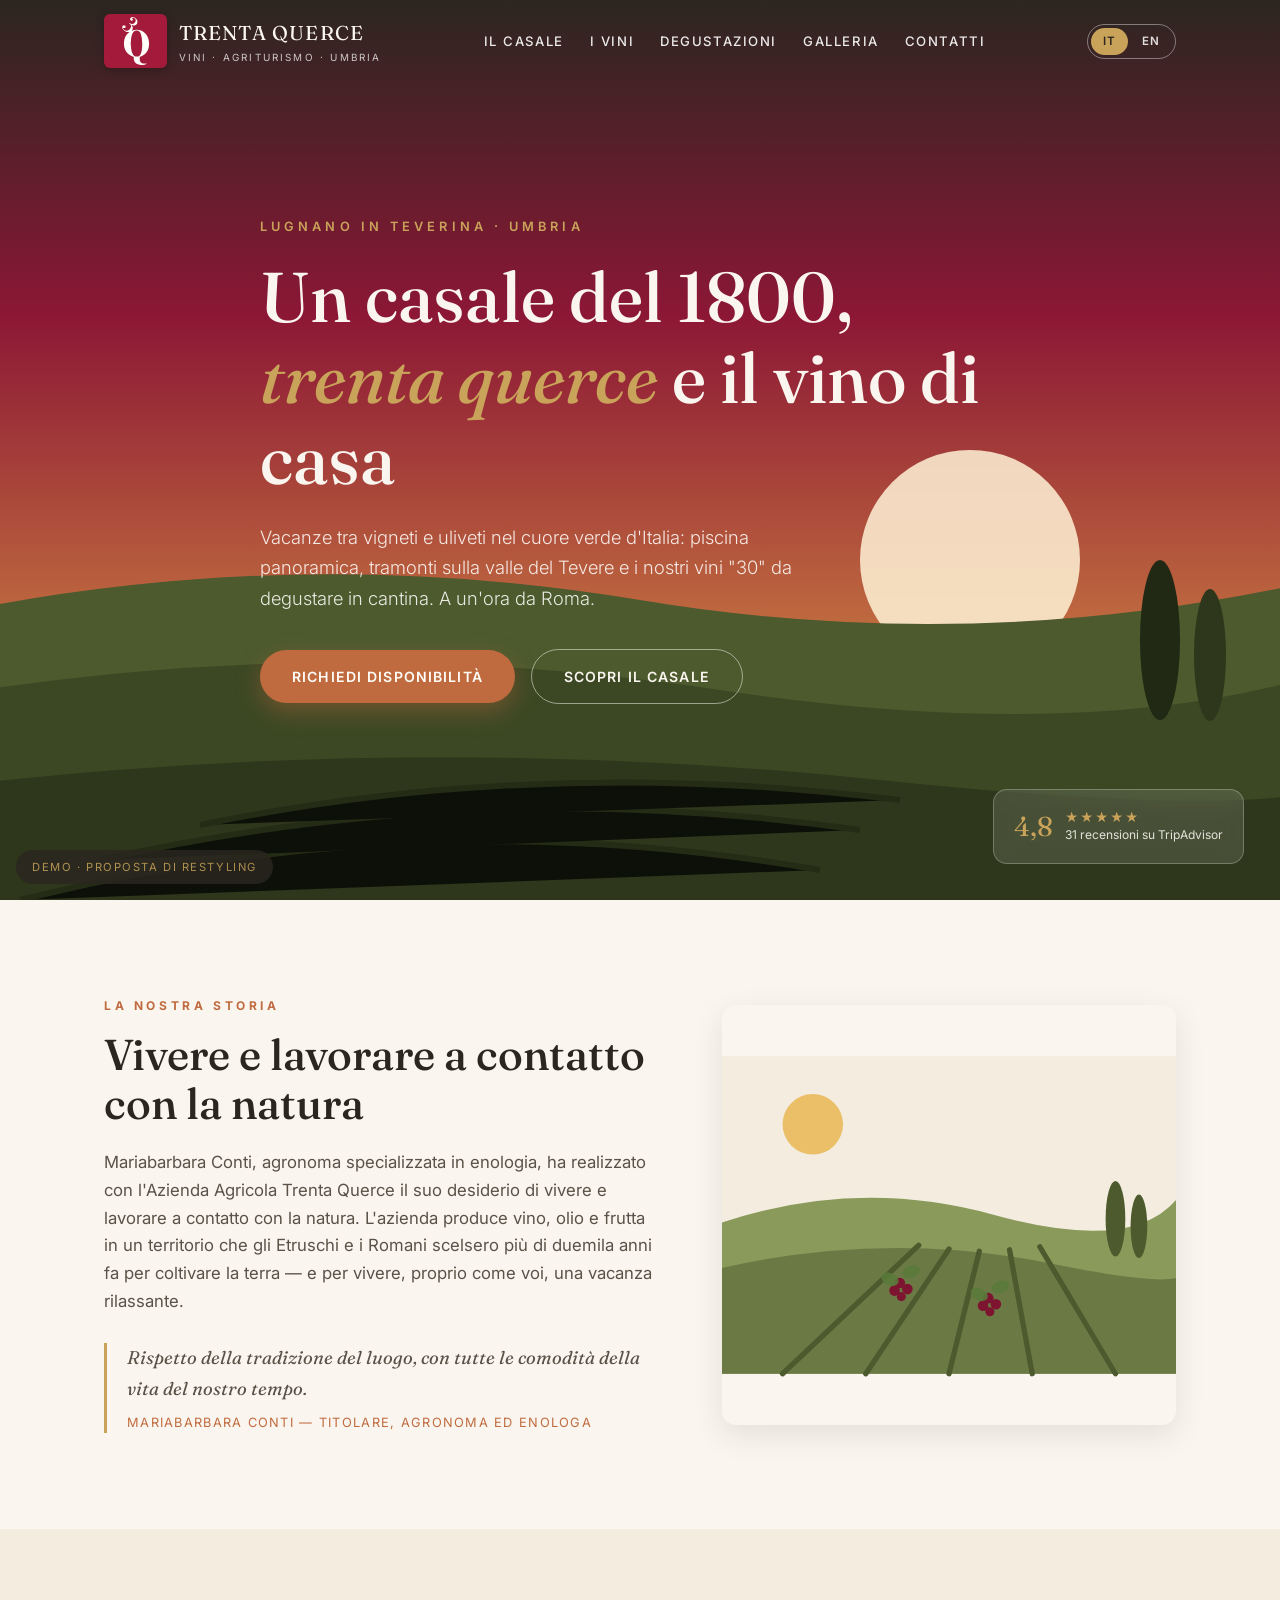
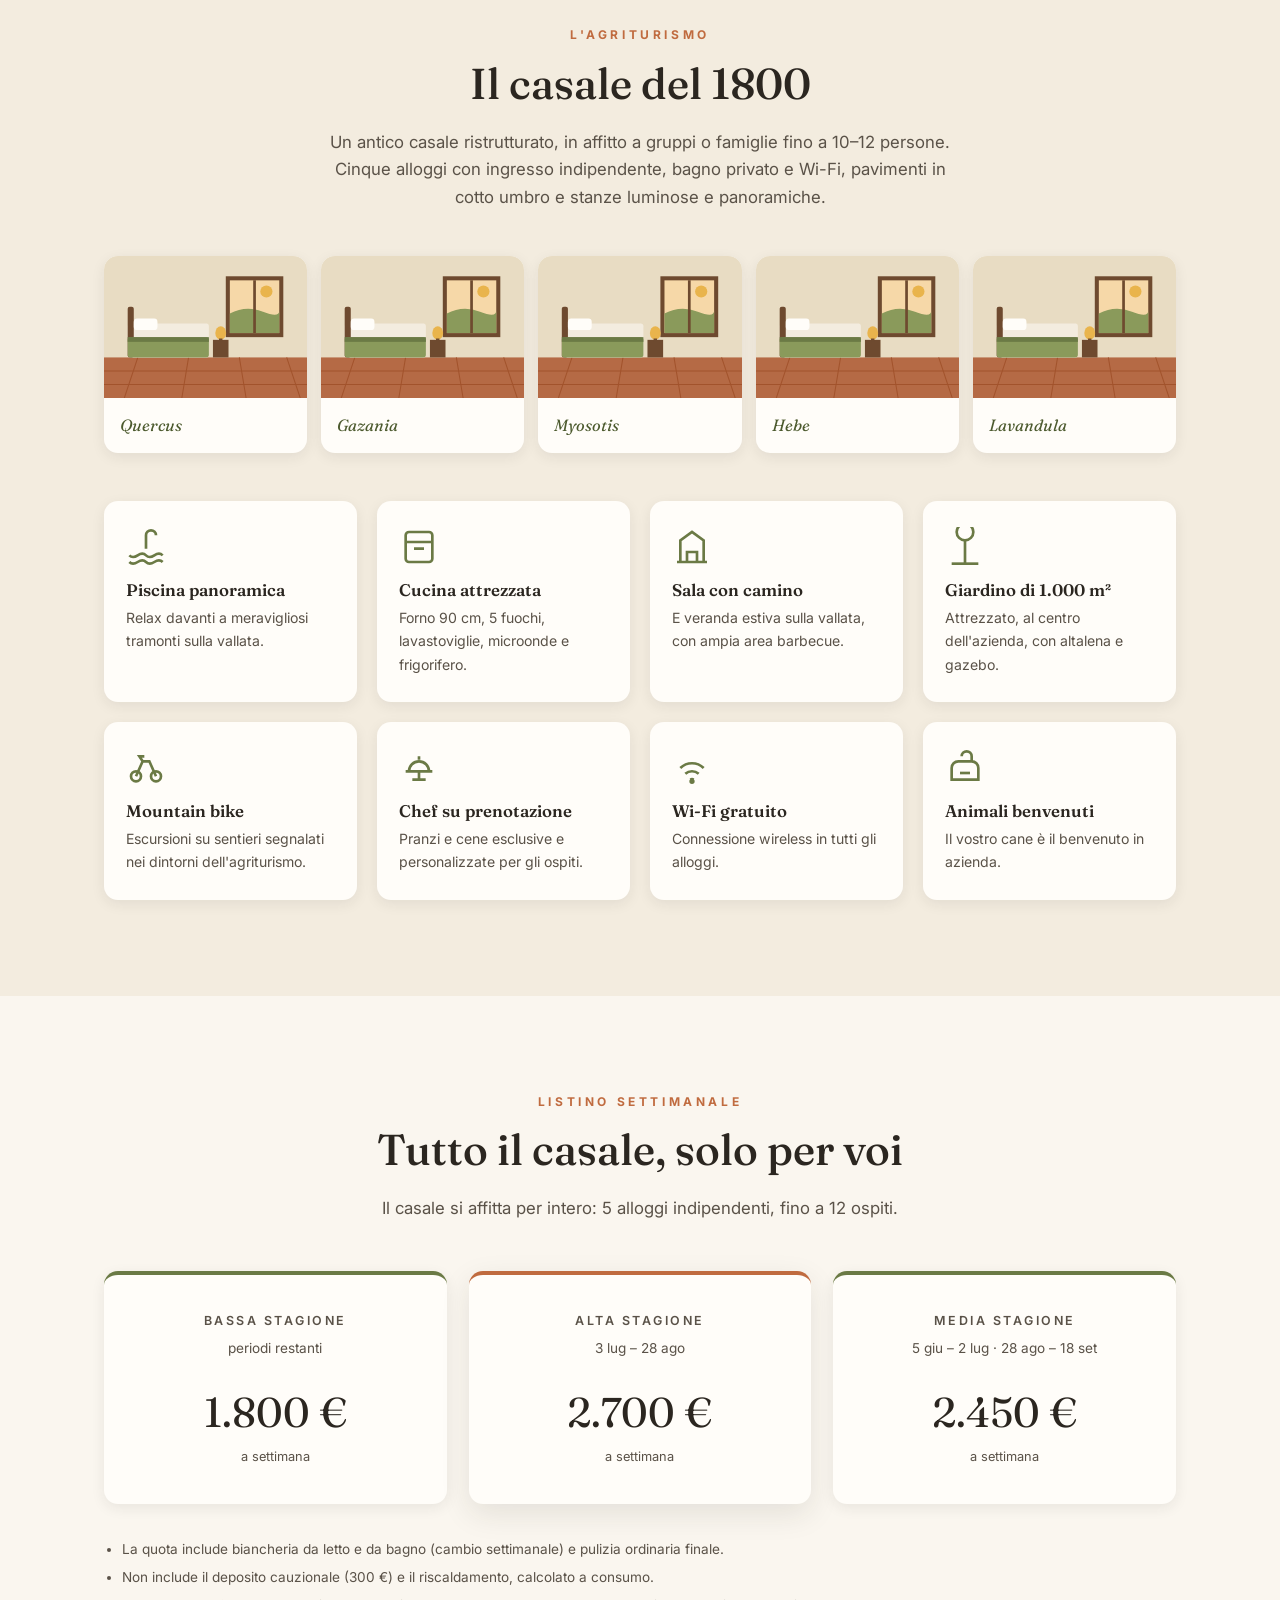
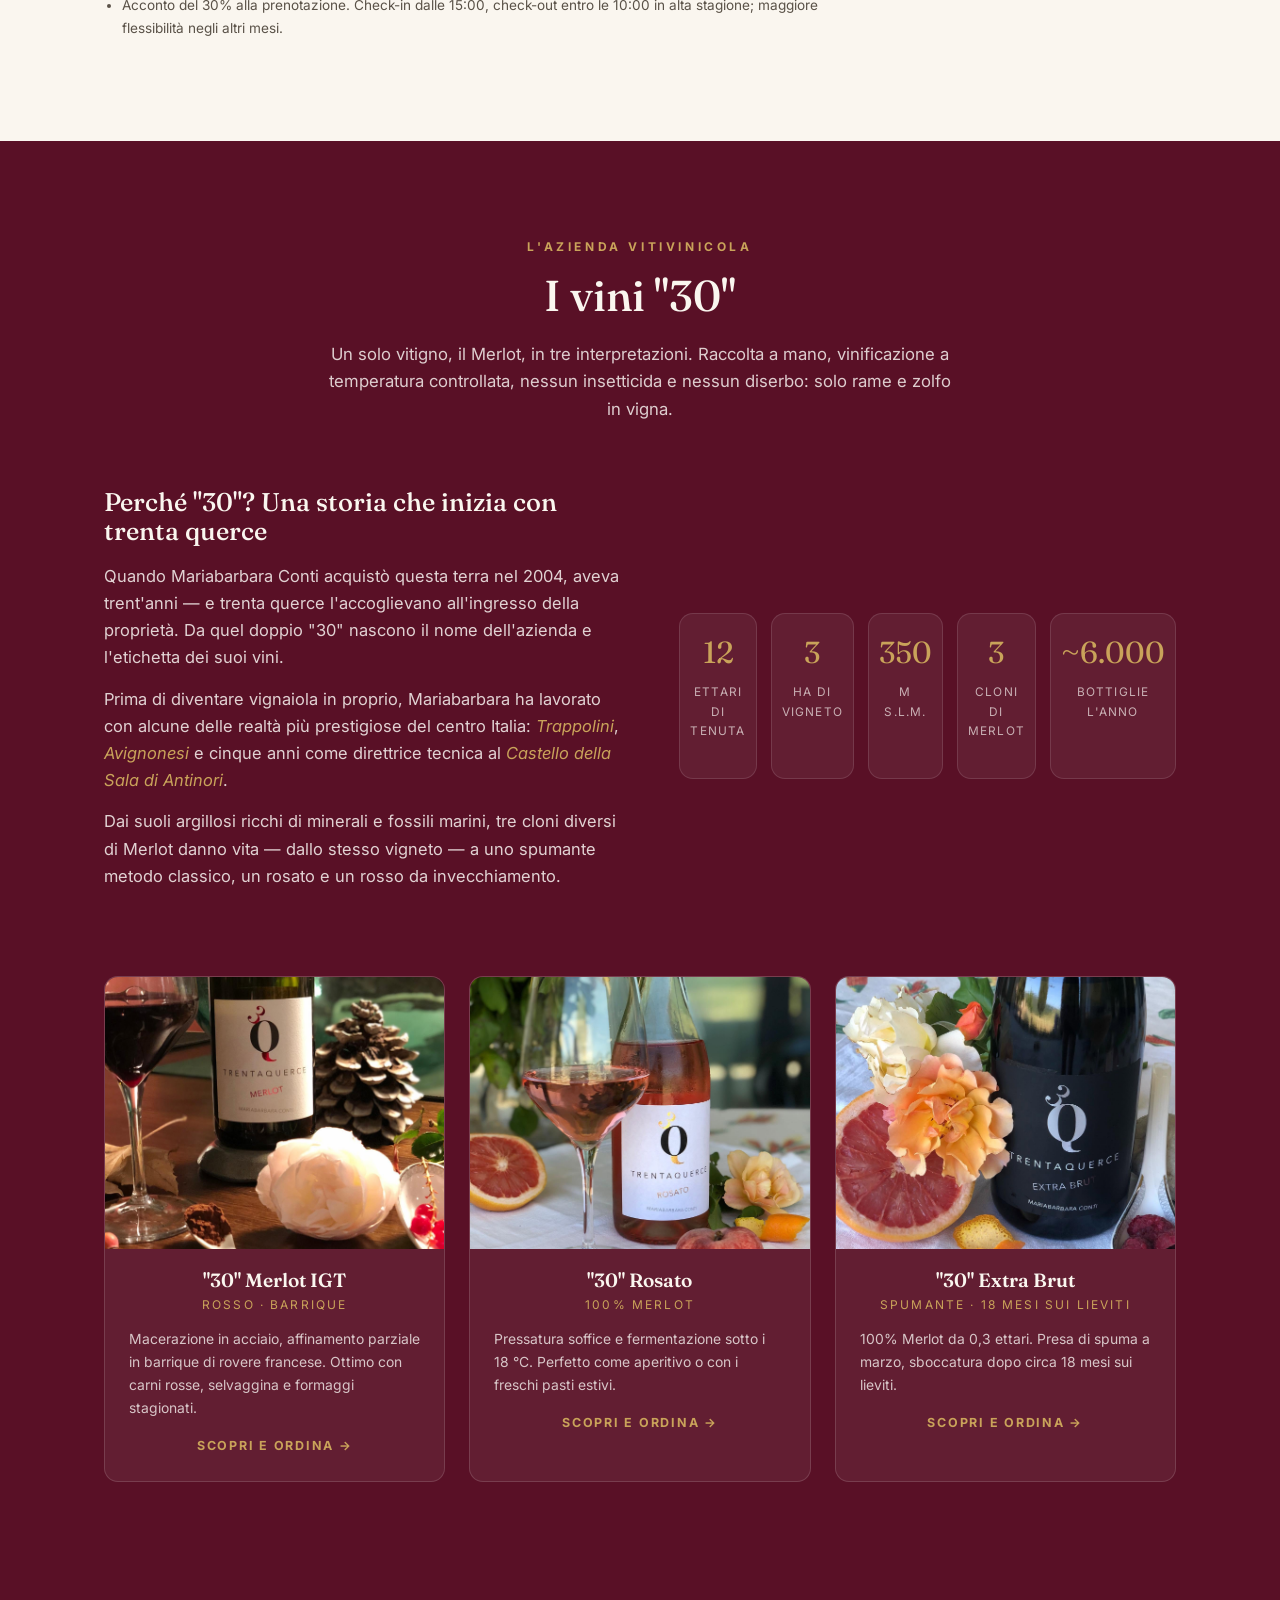
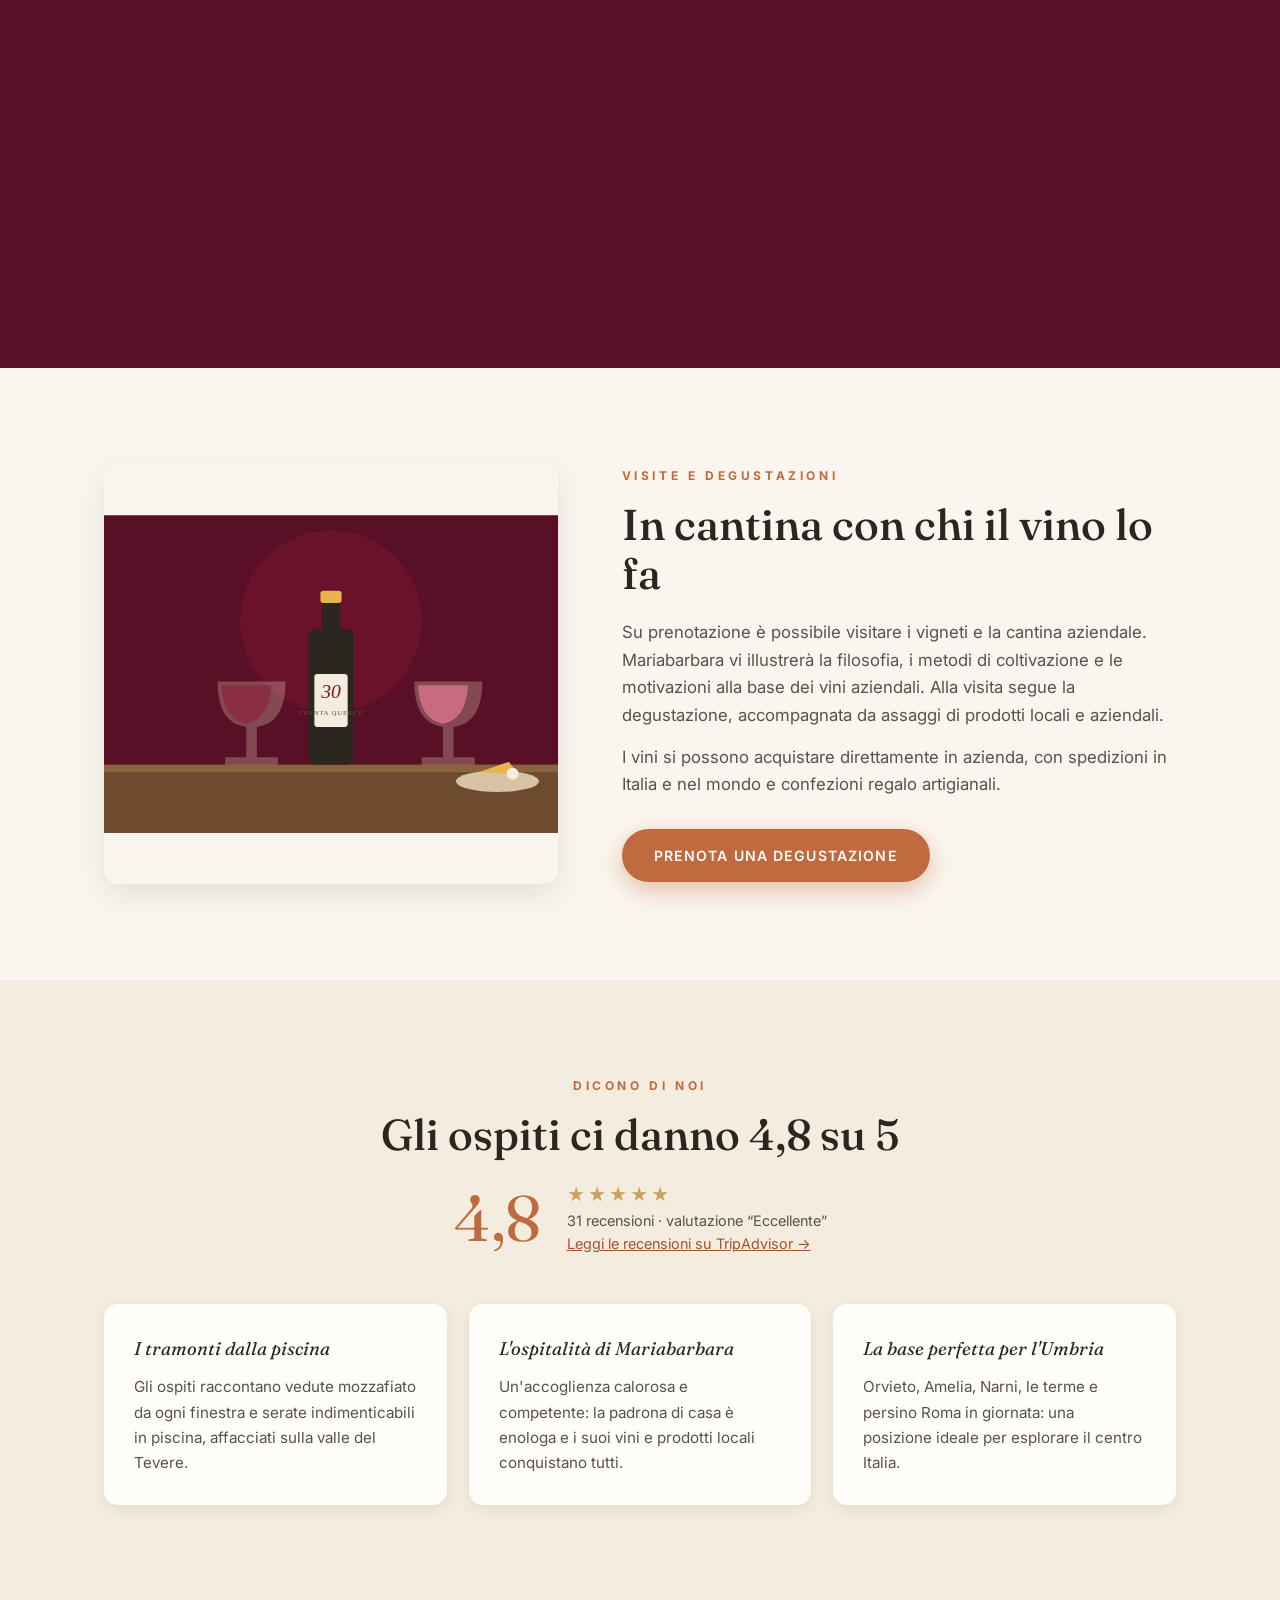
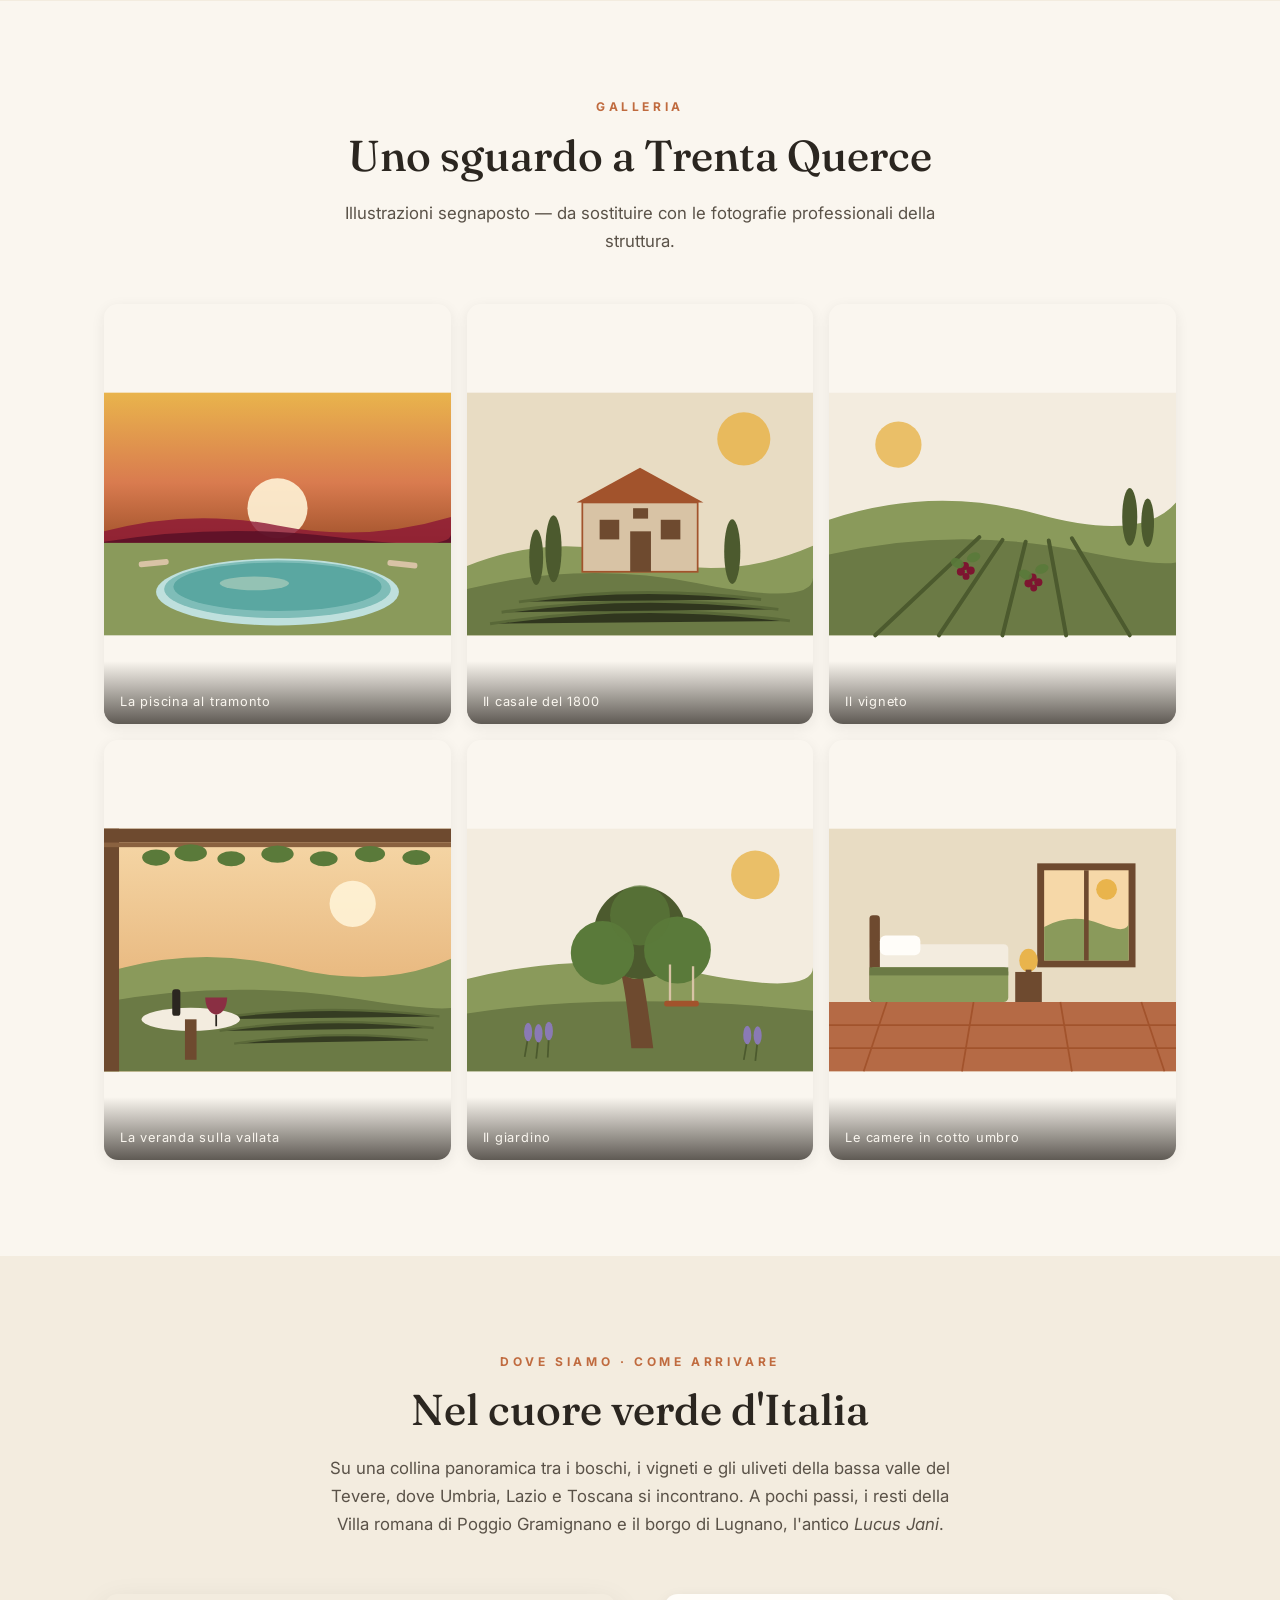
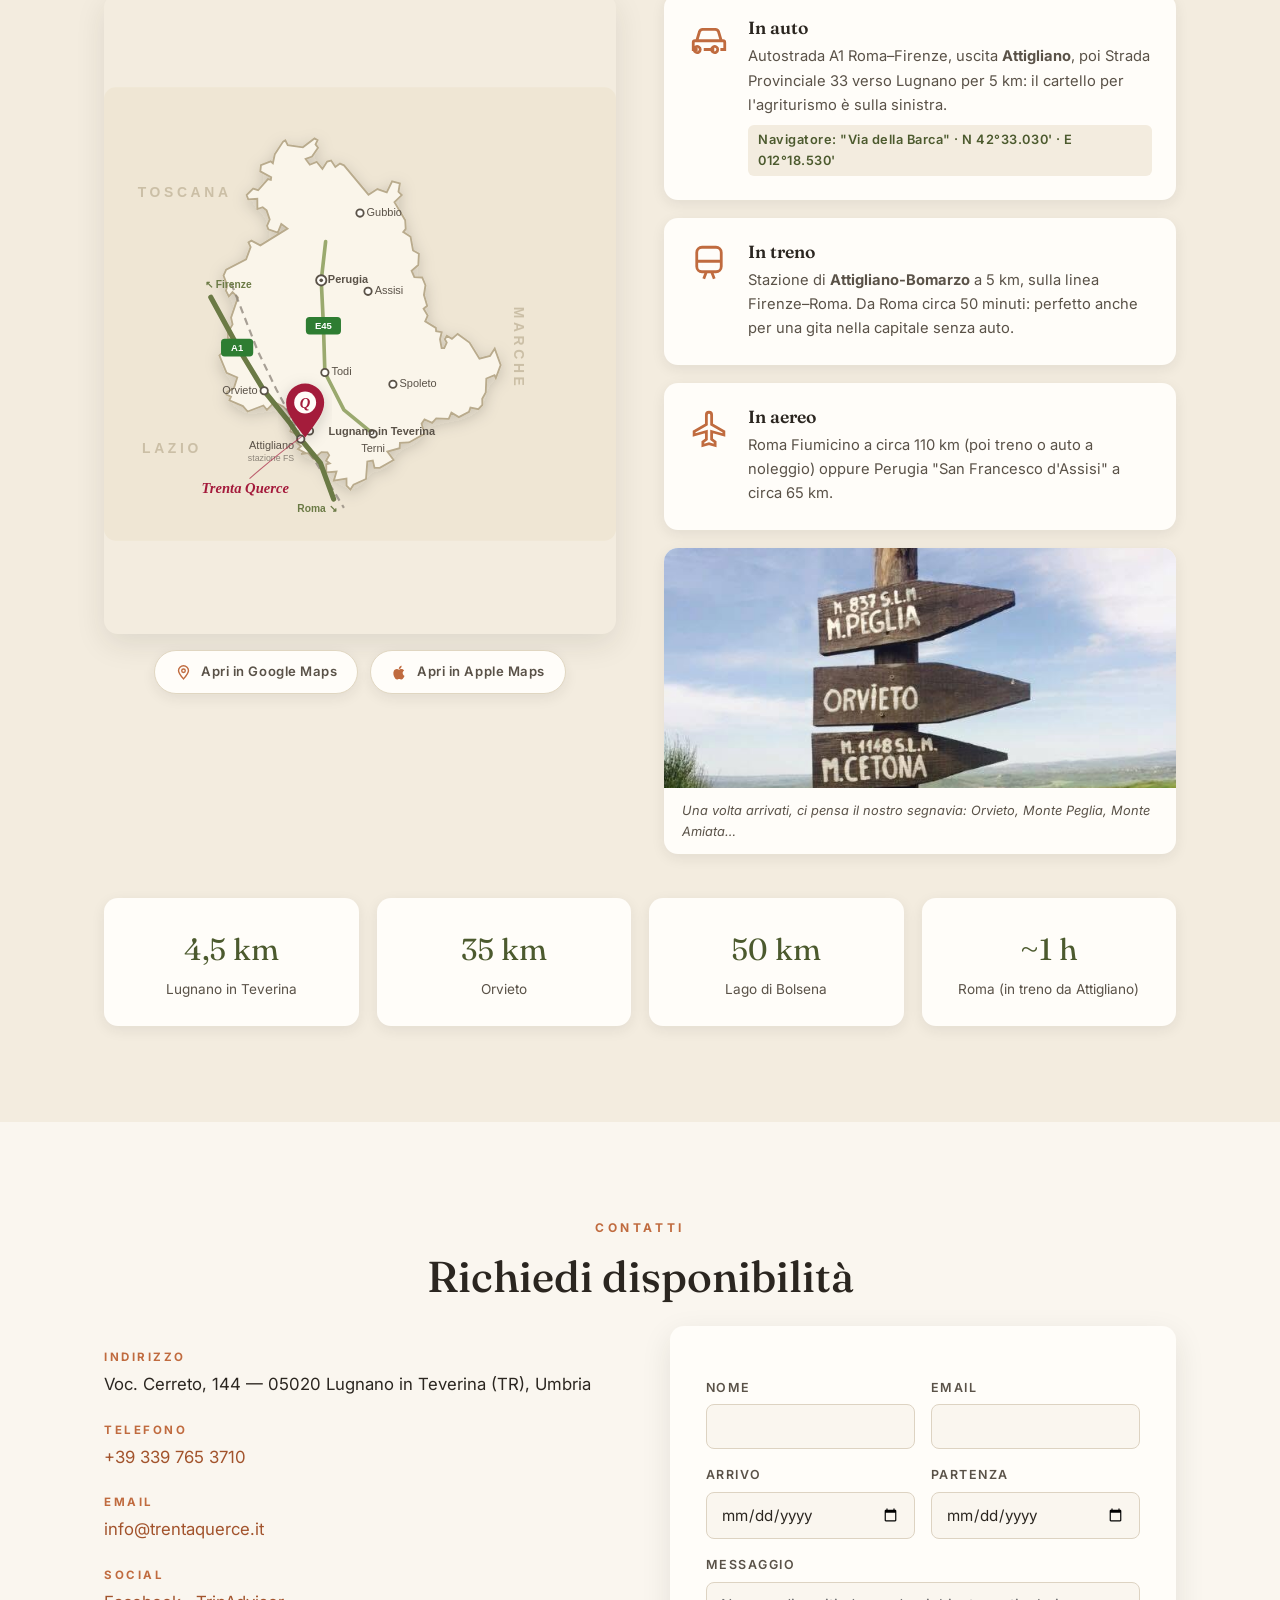
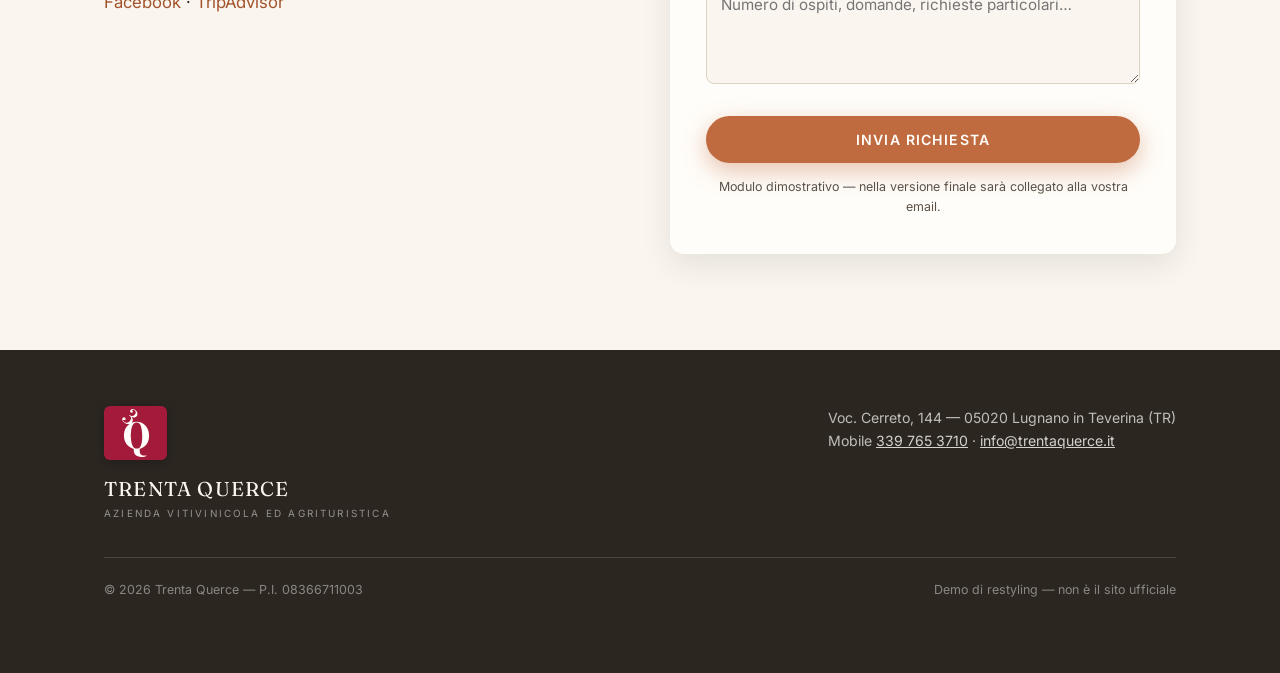
==== commit 5f3f55b7: "Update site: wine modals with photos, enquiry cart, map + navigation links, vector logo Co-Authored-" ====
--- a/index.html
+++ b/index.html
@@ -246,31 +246,105 @@
     </div>
 
     <div class="wine-grid">
-      <div class="wine-card reveal">
-        <svg class="bottle" viewBox="0 0 44 88" fill="currentColor"><rect x="12" y="30" width="20" height="56" rx="5"/><rect x="18" y="8" width="8" height="26" rx="3"/><rect x="17" y="4" width="10" height="7" rx="2"/></svg>
+      <div class="wine-card reveal" data-modal="modal-merlot" role="button" tabindex="0" aria-haspopup="dialog">
+        <img class="wine-photo" src="assets/img/vino-merlot.jpg" alt="Bottiglia di Trentaquerce Merlot con calice">
         <h3>"30" Merlot IGT</h3>
         <p class="type">Rosso &middot; barrique</p>
         <p>Macerazione in acciaio, affinamento parziale in barrique di rovere francese. Ottimo con carni rosse, selvaggina e formaggi stagionati.</p>
-      </div>
-      <div class="wine-card reveal">
-        <svg class="bottle" viewBox="0 0 44 88" fill="currentColor"><rect x="12" y="30" width="20" height="56" rx="5"/><rect x="18" y="8" width="8" height="26" rx="3"/><rect x="17" y="4" width="10" height="7" rx="2"/></svg>
+        <span class="wine-more">Scopri e ordina &rarr;</span>
+      </div>
+      <div class="wine-card reveal" data-modal="modal-rosato" role="button" tabindex="0" aria-haspopup="dialog">
+        <img class="wine-photo" src="assets/img/vino-rosato.jpg" alt="Bottiglia di Trentaquerce Rosato con calice">
         <h3>"30" Rosato</h3>
         <p class="type">100% Merlot</p>
         <p>Pressatura soffice e fermentazione sotto i 18&nbsp;&deg;C. Perfetto come aperitivo o con i freschi pasti estivi.</p>
-      </div>
-      <div class="wine-card reveal">
-        <svg class="bottle" viewBox="0 0 44 88" fill="currentColor"><rect x="12" y="30" width="20" height="56" rx="5"/><rect x="18" y="8" width="8" height="26" rx="3"/><rect x="17" y="4" width="10" height="7" rx="2"/></svg>
-        <h3>"30" Spumante Extra Brut</h3>
-        <p class="type">Metodo classico &middot; 18 mesi sui lieviti</p>
+        <span class="wine-more">Scopri e ordina &rarr;</span>
+      </div>
+      <div class="wine-card reveal" data-modal="modal-extrabrut" role="button" tabindex="0" aria-haspopup="dialog">
+        <img class="wine-photo" src="assets/img/vino-extrabrut.jpg" alt="Bottiglia di Trentaquerce Extra Brut">
+        <h3>"30" Extra Brut</h3>
+        <p class="type">Spumante &middot; 18 mesi sui lieviti</p>
         <p>100% Merlot da 0,3 ettari. Presa di spuma a marzo, sboccatura dopo circa 18 mesi sui lieviti.</p>
-      </div>
-      <div class="wine-card reveal">
-        <svg class="bottle" viewBox="0 0 44 88" fill="currentColor"><rect x="12" y="30" width="20" height="56" rx="5"/><rect x="18" y="8" width="8" height="26" rx="3"/><rect x="17" y="4" width="10" height="7" rx="2"/></svg>
-        <h3>"30" Grechetto</h3>
-        <p class="type">Bianco &middot; novit&agrave;</p>
-        <p>L'ultimo nato in casa Trenta Querce, presto disponibile. E per la tavola: la Riduzione di Vino Merlot, un nettare per formaggi e carni.</p>
-      </div>
-    </div>
+        <span class="wine-more">Scopri e ordina &rarr;</span>
+      </div>
+    </div>
+
+    <dialog id="modal-merlot" class="wine-modal">
+      <button class="modal-close" aria-label="Chiudi">&times;</button>
+      <div class="modal-grid">
+        <img src="assets/img/vino-merlot.jpg" alt="Trentaquerce Merlot">
+        <div class="modal-body">
+          <p class="type">Rosso &middot; Merlot IGT Umbria</p>
+          <h3>"30" Merlot</h3>
+          <p>Raccolta a mano in piccole cassette, macerazione in acciaio a temperatura controllata sotto i 28&nbsp;&deg;C. Un 10% del vino affina in barrique di rovere francese, dove svolge la fermentazione malolattica; dopo l'assemblaggio, circa 2 mesi di affinamento in bottiglia.</p>
+          <p>Da parte del Merlot nasce anche la <em>Riduzione di Vino</em>: un nettare denso per formaggi, carni e insalate.</p>
+          <dl class="wine-facts">
+            <div><dt>Abbinamenti</dt><dd>carni rosse, selvaggina, formaggi stagionati</dd></div>
+            <div><dt>Servizio</dt><dd>18–20&nbsp;&deg;C, in bicchieri di buone dimensioni</dd></div>
+            <div><dt>Conservazione</dt><dd>qualche anno a circa 16&nbsp;&deg;C, coricato</dd></div>
+          </dl>
+          <div class="order-box">
+            <h4>Ordina via email</h4>
+            <p class="hint">Aggiungi anche pi&ugrave; vini alla stessa richiesta: vi risponderemo con prezzi, disponibilit&agrave; e costi di spedizione. Senza impegno.</p>
+            <div class="order-row">
+              <label>Bottiglie <input type="number" value="6" min="1" max="120"></label>
+              <button class="btn btn-primary add-order" data-wine='"30" Merlot IGT Umbria'>Aggiungi alla richiesta</button>
+            </div>
+          </div>
+        </div>
+      </div>
+    </dialog>
+
+    <dialog id="modal-rosato" class="wine-modal">
+      <button class="modal-close" aria-label="Chiudi">&times;</button>
+      <div class="modal-grid">
+        <img src="assets/img/vino-rosato.jpg" alt="Trentaquerce Rosato">
+        <div class="modal-body">
+          <p class="type">Rosato &middot; 100% Merlot</p>
+          <h3>"30" Rosato</h3>
+          <p>Uve raccolte a mano in agosto, pressatura soffice al torchio verticale con un paio d'ore sulle bucce. Dopo un giorno di raffreddamento a 10&nbsp;&deg;C, solo la frazione pi&ugrave; pulita del mosto fermenta sotto i 18&nbsp;&deg;C. Circa 2 mesi di affinamento in bottiglia.</p>
+          <dl class="wine-facts">
+            <div><dt>Abbinamenti</dt><dd>aperitivo, freschi pasti estivi</dd></div>
+            <div><dt>Servizio</dt><dd>intorno ai 14&nbsp;&deg;C</dd></div>
+            <div><dt>Conservazione</dt><dd>un paio d'anni a circa 16&nbsp;&deg;C, coricato</dd></div>
+          </dl>
+          <div class="order-box">
+            <h4>Ordina via email</h4>
+            <p class="hint">Aggiungi anche pi&ugrave; vini alla stessa richiesta: vi risponderemo con prezzi, disponibilit&agrave; e costi di spedizione. Senza impegno.</p>
+            <div class="order-row">
+              <label>Bottiglie <input type="number" value="6" min="1" max="120"></label>
+              <button class="btn btn-primary add-order" data-wine='"30" Rosato'>Aggiungi alla richiesta</button>
+            </div>
+          </div>
+        </div>
+      </div>
+    </dialog>
+
+    <dialog id="modal-extrabrut" class="wine-modal">
+      <button class="modal-close" aria-label="Chiudi">&times;</button>
+      <div class="modal-grid">
+        <img src="assets/img/vino-extrabrut.jpg" alt="Trentaquerce Extra Brut">
+        <div class="modal-body">
+          <p class="type">Spumante metodo classico &middot; 100% Merlot</p>
+          <h3>"30" Extra Brut</h3>
+          <p>Da 0,3 ettari di vigneto, raccolta a mano a inizio agosto al perfetto equilibrio tra gradazione, acidit&agrave; e pH. Pressatura soffice, fermentazione sotto i 18&nbsp;&deg;C, presa di spuma a marzo e almeno 18 mesi sui lieviti prima della sboccatura.</p>
+          <p>In vigna: nessun insetticida e nessun diserbo, solo rame e zolfo.</p>
+          <dl class="wine-facts">
+            <div><dt>Vitigno</dt><dd>100% Merlot, resa 100 q/ha</dd></div>
+            <div><dt>Affinamento</dt><dd>~18 mesi sui lieviti</dd></div>
+            <div><dt>Servizio</dt><dd>ben freddo, come aperitivo o a tutto pasto</dd></div>
+          </dl>
+          <div class="order-box">
+            <h4>Ordina via email</h4>
+            <p class="hint">Aggiungi anche pi&ugrave; vini alla stessa richiesta: vi risponderemo con prezzi, disponibilit&agrave; e costi di spedizione. Senza impegno.</p>
+            <div class="order-row">
+              <label>Bottiglie <input type="number" value="6" min="1" max="120"></label>
+              <button class="btn btn-primary add-order" data-wine='"30" Extra Brut'>Aggiungi alla richiesta</button>
+            </div>
+          </div>
+        </div>
+      </div>
+    </dialog>
 
     <div class="awards">
       <div class="award reveal">
@@ -416,6 +490,10 @@
             <p>Roma Fiumicino a circa 110 km (poi treno o auto a noleggio) oppure Perugia "San Francesco d'Assisi" a circa 65 km.</p>
           </div>
         </div>
+        <figure class="signpost reveal">
+          <img src="assets/img/segnavia.jpg" alt="Il segnavia in legno tra i filari del vigneto" width="640" height="240">
+          <figcaption>Una volta arrivati, ci pensa il nostro segnavia: Orvieto, Monte Peglia, Monte Amiata&hellip;</figcaption>
+        </figure>
       </div>
     </div>
     <div class="distance-grid">
--- a/assets/style.css
+++ b/assets/style.css
@@ -194,16 +194,93 @@
 
 /* ---------- wines ---------- */
 
-.wine-grid { display: grid; grid-template-columns: repeat(4, 1fr); gap: 22px; margin-top: 52px; }
+.wine-grid { display: grid; grid-template-columns: repeat(3, 1fr); gap: 24px; margin-top: 52px; }
 .wine-card {
   background: rgba(255,253,249,.06); border: 1px solid rgba(255,253,249,.14);
-  border-radius: var(--radius); padding: 30px 24px; transition: transform .25s, background .25s;
-}
-.wine-card:hover { transform: translateY(-5px); background: rgba(255,253,249,.1); }
-.wine-card .bottle { width: 44px; height: 88px; margin: 0 auto 20px; color: var(--gold); }
-.wine-card h3 { font-size: 1.15rem; text-align: center; margin-bottom: 4px; color: var(--cream); }
-.wine-card .type { text-align: center; font-size: .75rem; letter-spacing: .18em; text-transform: uppercase; color: var(--gold); margin-bottom: 14px; }
-.wine-card p { font-size: .87rem; color: rgba(255,253,249,.75); }
+  border-radius: var(--radius); padding: 0 0 24px; overflow: hidden; cursor: pointer;
+  transition: transform .25s, background .25s, border-color .25s;
+}
+.wine-card:hover, .wine-card:focus-visible { transform: translateY(-5px); background: rgba(255,253,249,.1); border-color: var(--gold); outline: none; }
+.wine-photo { width: 100%; aspect-ratio: 4 / 3.2; object-fit: cover; display: block; margin-bottom: 20px; }
+.wine-card h3 { font-size: 1.2rem; text-align: center; margin-bottom: 4px; color: var(--cream); padding: 0 20px; }
+.wine-card .type { text-align: center; font-size: .75rem; letter-spacing: .18em; text-transform: uppercase; color: var(--gold); margin-bottom: 14px; padding: 0 20px; }
+.wine-card p { font-size: .87rem; color: rgba(255,253,249,.75); padding: 0 24px; }
+.wine-more {
+  display: block; text-align: center; margin-top: 16px; font-size: .78rem; font-weight: 700;
+  letter-spacing: .14em; text-transform: uppercase; color: var(--gold);
+}
+
+/* ---------- wine modal / mini shop ---------- */
+
+dialog.wine-modal {
+  border: 0; border-radius: var(--radius); padding: 0; max-width: 880px; width: calc(100vw - 40px);
+  background: var(--cream); color: var(--ink); box-shadow: 0 30px 80px rgba(0,0,0,.45);
+  margin: auto; /* the global reset zeroes UA margins, which un-centers <dialog> */
+  max-height: min(92vh, 820px); overflow-y: auto;
+}
+dialog.wine-modal::backdrop { background: rgba(43, 38, 32, .72); backdrop-filter: blur(3px); }
+.modal-grid { display: grid; grid-template-columns: .8fr 1.2fr; }
+.modal-grid > img { width: 100%; height: 100%; object-fit: cover; display: block; }
+.modal-body { padding: 36px 36px 30px; }
+.modal-body h3 { font-size: 1.7rem; margin-bottom: 14px; }
+.modal-body .type { font-size: .75rem; letter-spacing: .2em; text-transform: uppercase; color: var(--terracotta); font-weight: 700; margin-bottom: 8px; }
+.modal-body > p { font-size: .93rem; color: var(--ink-soft); margin-bottom: 12px; }
+.wine-facts { margin: 18px 0 22px; font-size: .88rem; }
+.wine-facts div { display: flex; gap: 10px; padding: 7px 0; border-bottom: 1px solid #e7ddc9; }
+.wine-facts dt { font-weight: 700; color: var(--ink); min-width: 120px; }
+.wine-facts dd { color: var(--ink-soft); }
+.modal-close {
+  position: absolute; top: 14px; right: 14px; width: 38px; height: 38px; border-radius: 50%;
+  border: 0; background: rgba(43,38,32,.55); color: #fff; font-size: 20px; line-height: 1;
+  cursor: pointer; z-index: 2; transition: background .2s;
+}
+.modal-close:hover { background: var(--wine); }
+
+.order-box {
+  background: var(--white); border: 1.5px solid #e7ddc9; border-radius: 12px; padding: 20px;
+}
+.order-box h4 { font-size: 1rem; margin-bottom: 4px; }
+.order-box .hint { font-size: .78rem; color: var(--ink-soft); margin-bottom: 14px; }
+.order-row { display: flex; gap: 12px; align-items: center; flex-wrap: wrap; }
+.order-row label { font-size: .82rem; font-weight: 600; color: var(--ink-soft); display: flex; align-items: center; gap: 8px; }
+.order-row input {
+  width: 74px; padding: 10px 12px; border: 1.5px solid #ddd3c2; border-radius: 8px;
+  font-family: var(--font-body); font-size: .95rem; background: var(--cream); color: var(--ink);
+}
+.order-row .btn { padding: 12px 24px; font-size: .78rem; border: 0; cursor: pointer; font-family: var(--font-body); }
+
+/* ---------- wine enquiry cart ---------- */
+
+.cart-bar {
+  position: fixed; bottom: 16px; right: 16px; z-index: 150;
+  background: var(--white); border: 1.5px solid #e0d6c1; border-radius: var(--radius);
+  box-shadow: 0 16px 48px rgba(43,38,32,.28); padding: 18px 20px; width: 320px; max-width: calc(100vw - 32px);
+}
+.cart-title {
+  font-family: var(--font-display); font-size: 1.05rem; color: var(--wine);
+  font-style: italic; margin-bottom: 10px;
+}
+.cart-row {
+  display: flex; justify-content: space-between; align-items: center; gap: 10px;
+  font-size: .86rem; color: var(--ink-soft); padding: 6px 0; border-bottom: 1px solid #efe6d4;
+}
+.cart-remove {
+  border: 0; background: none; color: var(--terracotta); font-size: 1.05rem; cursor: pointer;
+  line-height: 1; padding: 2px 6px; border-radius: 6px;
+}
+.cart-remove:hover { background: var(--cream-2); color: var(--wine); }
+.cart-actions { display: flex; gap: 10px; align-items: center; margin-top: 14px; }
+.cart-actions .btn { flex: 1; padding: 12px 10px; font-size: .74rem; border: 0; cursor: pointer; font-family: var(--font-body); text-align: center; }
+.cart-clear {
+  border: 0; background: none; color: var(--ink-soft); font-size: .78rem; cursor: pointer;
+  text-decoration: underline; font-family: var(--font-body);
+}
+
+/* ---------- signpost photo ---------- */
+
+.signpost { margin: 0; border-radius: var(--radius); overflow: hidden; box-shadow: var(--shadow-sm); background: var(--white); }
+.signpost img { width: 100%; height: 240px; object-fit: cover; object-position: 50% 30%; display: block; }
+.signpost figcaption { padding: 12px 18px; font-size: .8rem; color: var(--ink-soft); font-style: italic; }
 
 .awards { margin-top: 60px; display: grid; grid-template-columns: repeat(3, 1fr); gap: 20px; }
 .award {
@@ -347,7 +424,9 @@
 
 @media (max-width: 960px) {
   .amenity-grid, .distance-grid { grid-template-columns: repeat(2, 1fr); }
-  .wine-grid { grid-template-columns: repeat(2, 1fr); }
+  .wine-grid { grid-template-columns: 1fr; }
+  .modal-grid { grid-template-columns: 1fr; }
+  .modal-grid > img { max-height: 260px; }
   .apt-strip { grid-template-columns: repeat(3, 1fr); }
   .awards, .review-highlights, .price-cards, .buy-strip { grid-template-columns: 1fr; }
   .price-card.featured { transform: none; }
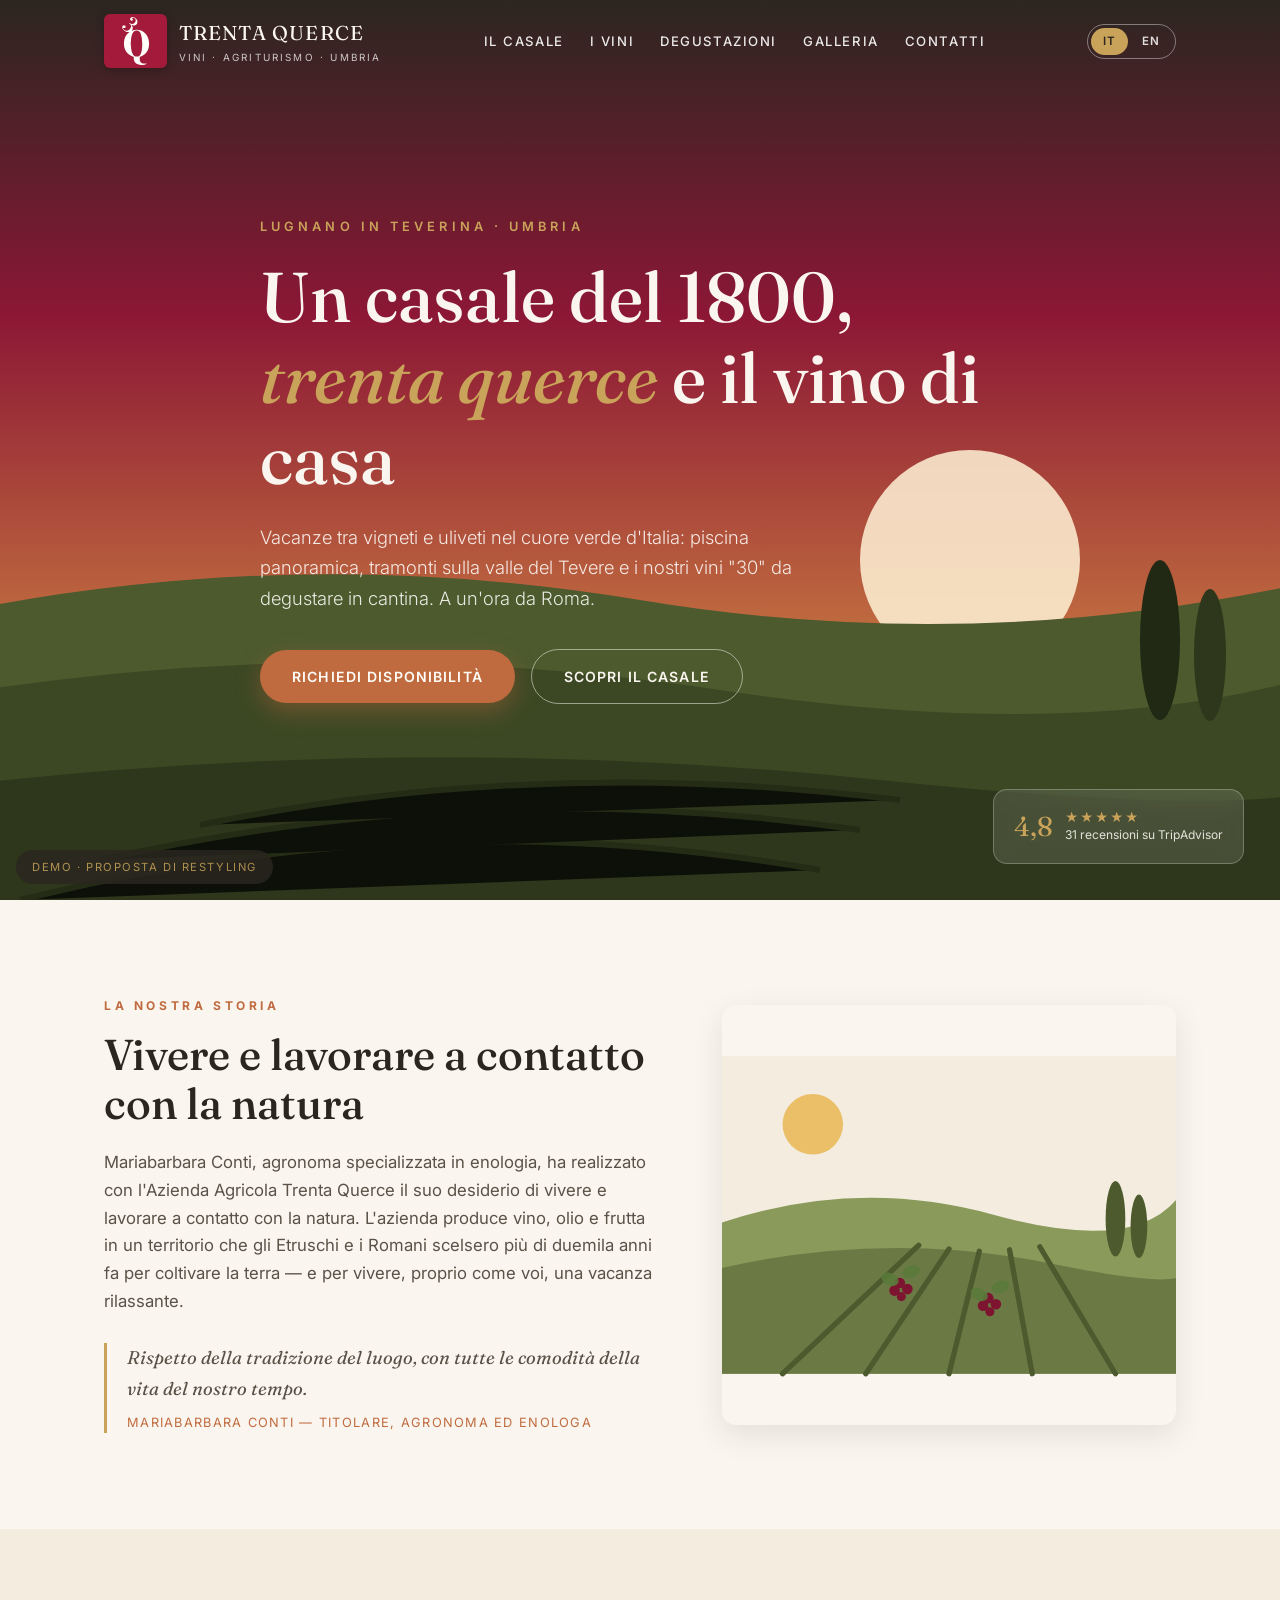
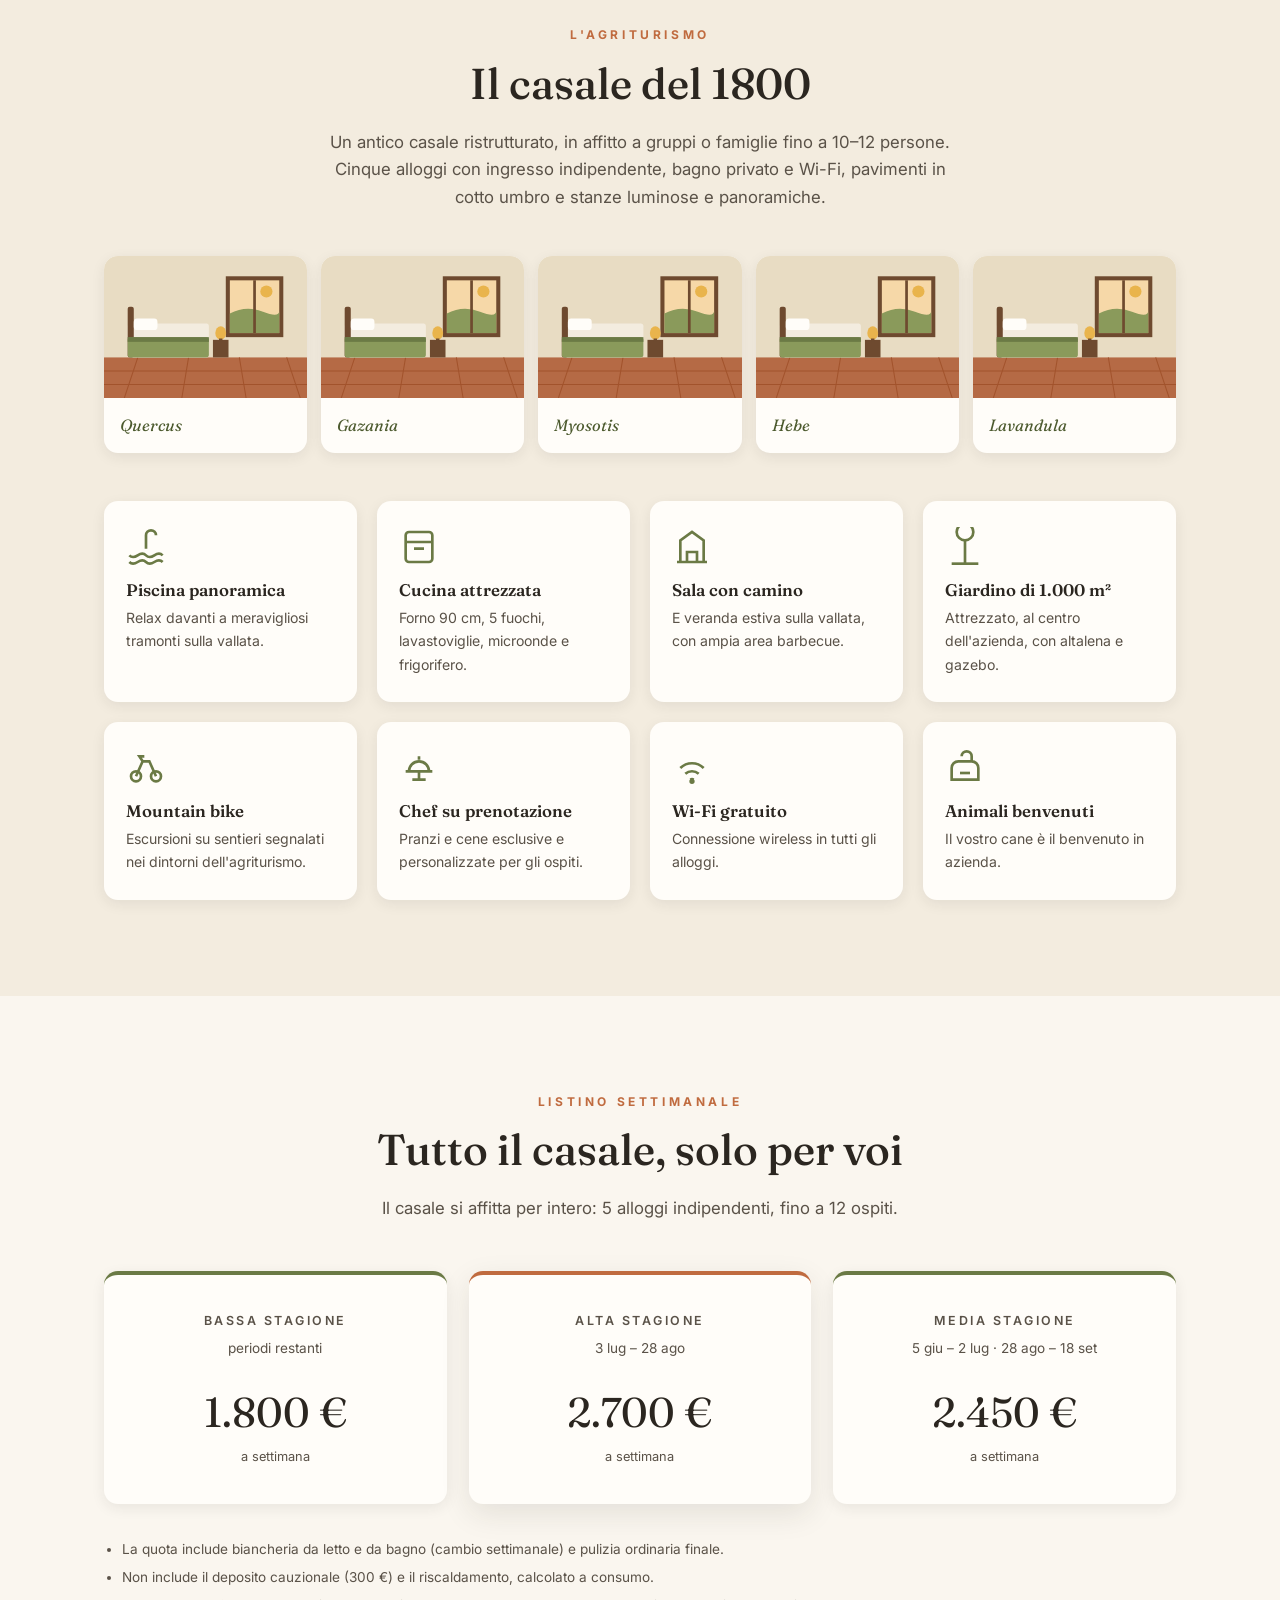
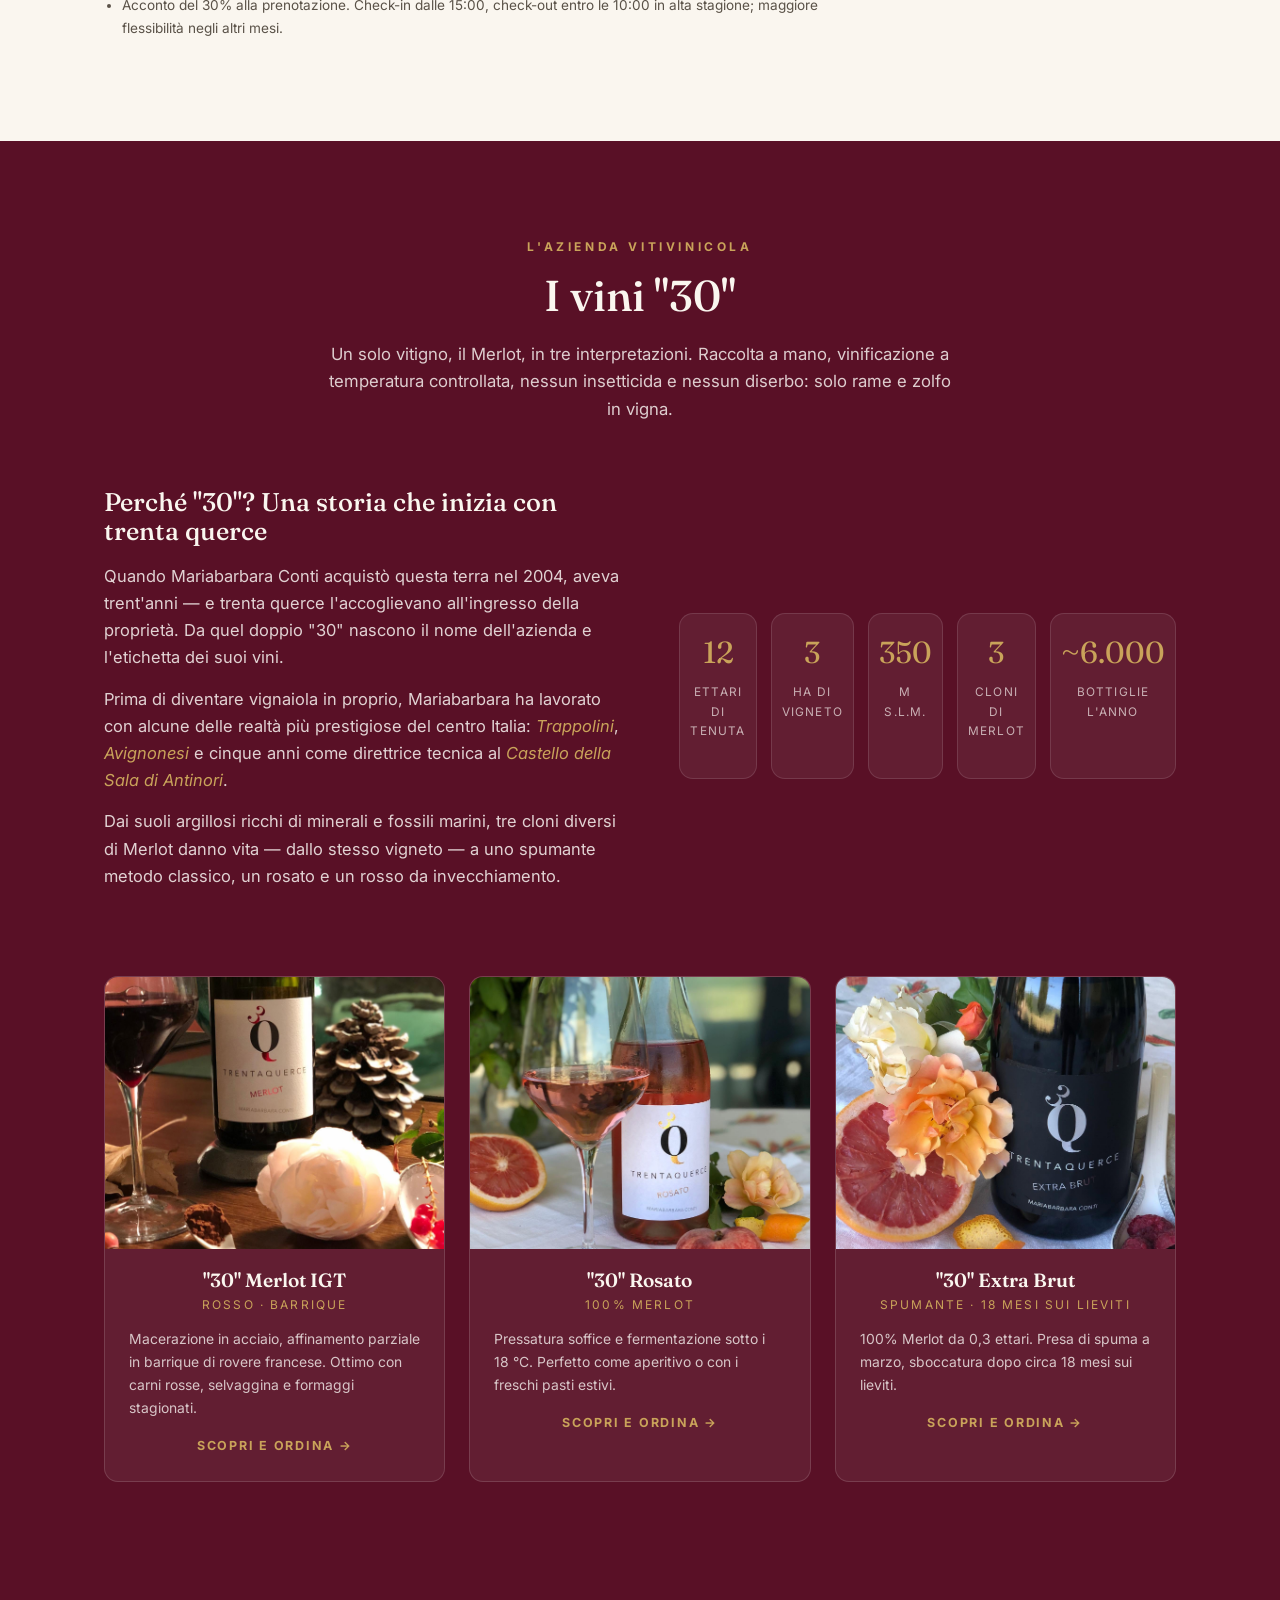
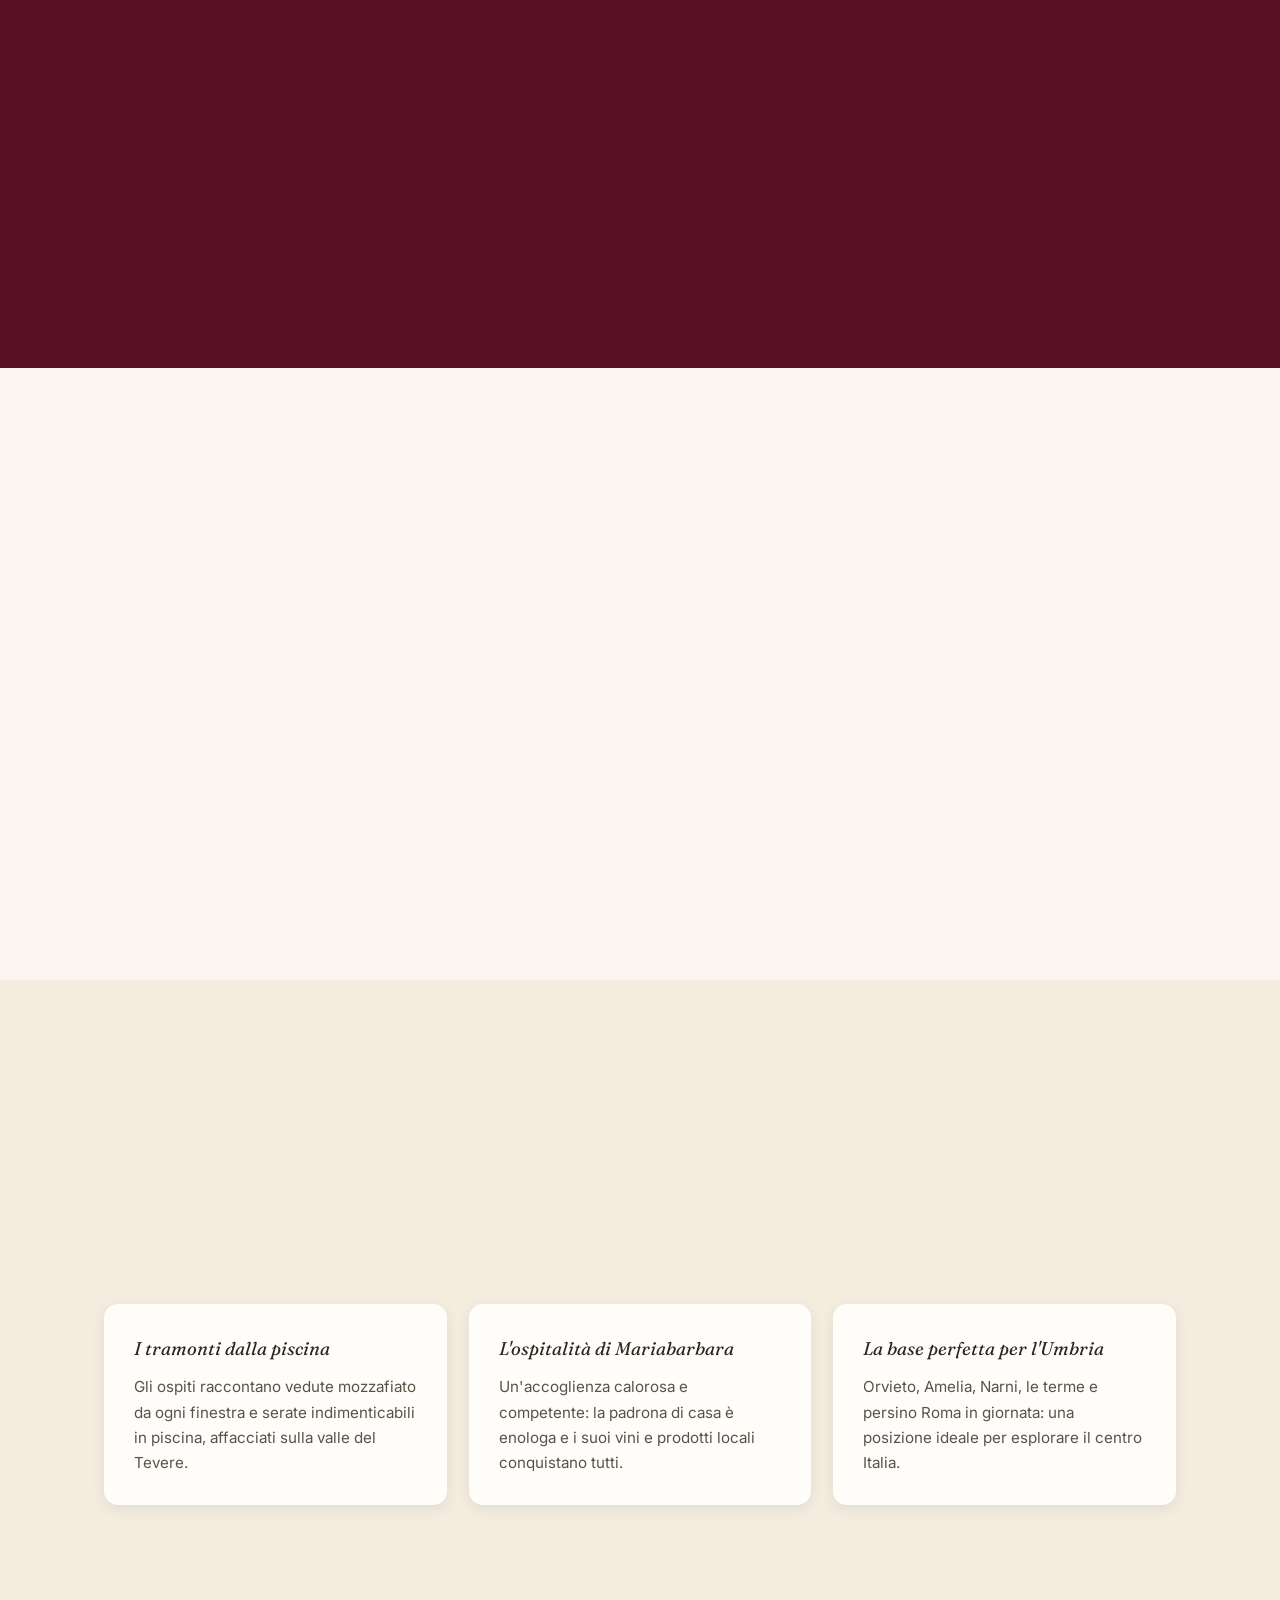
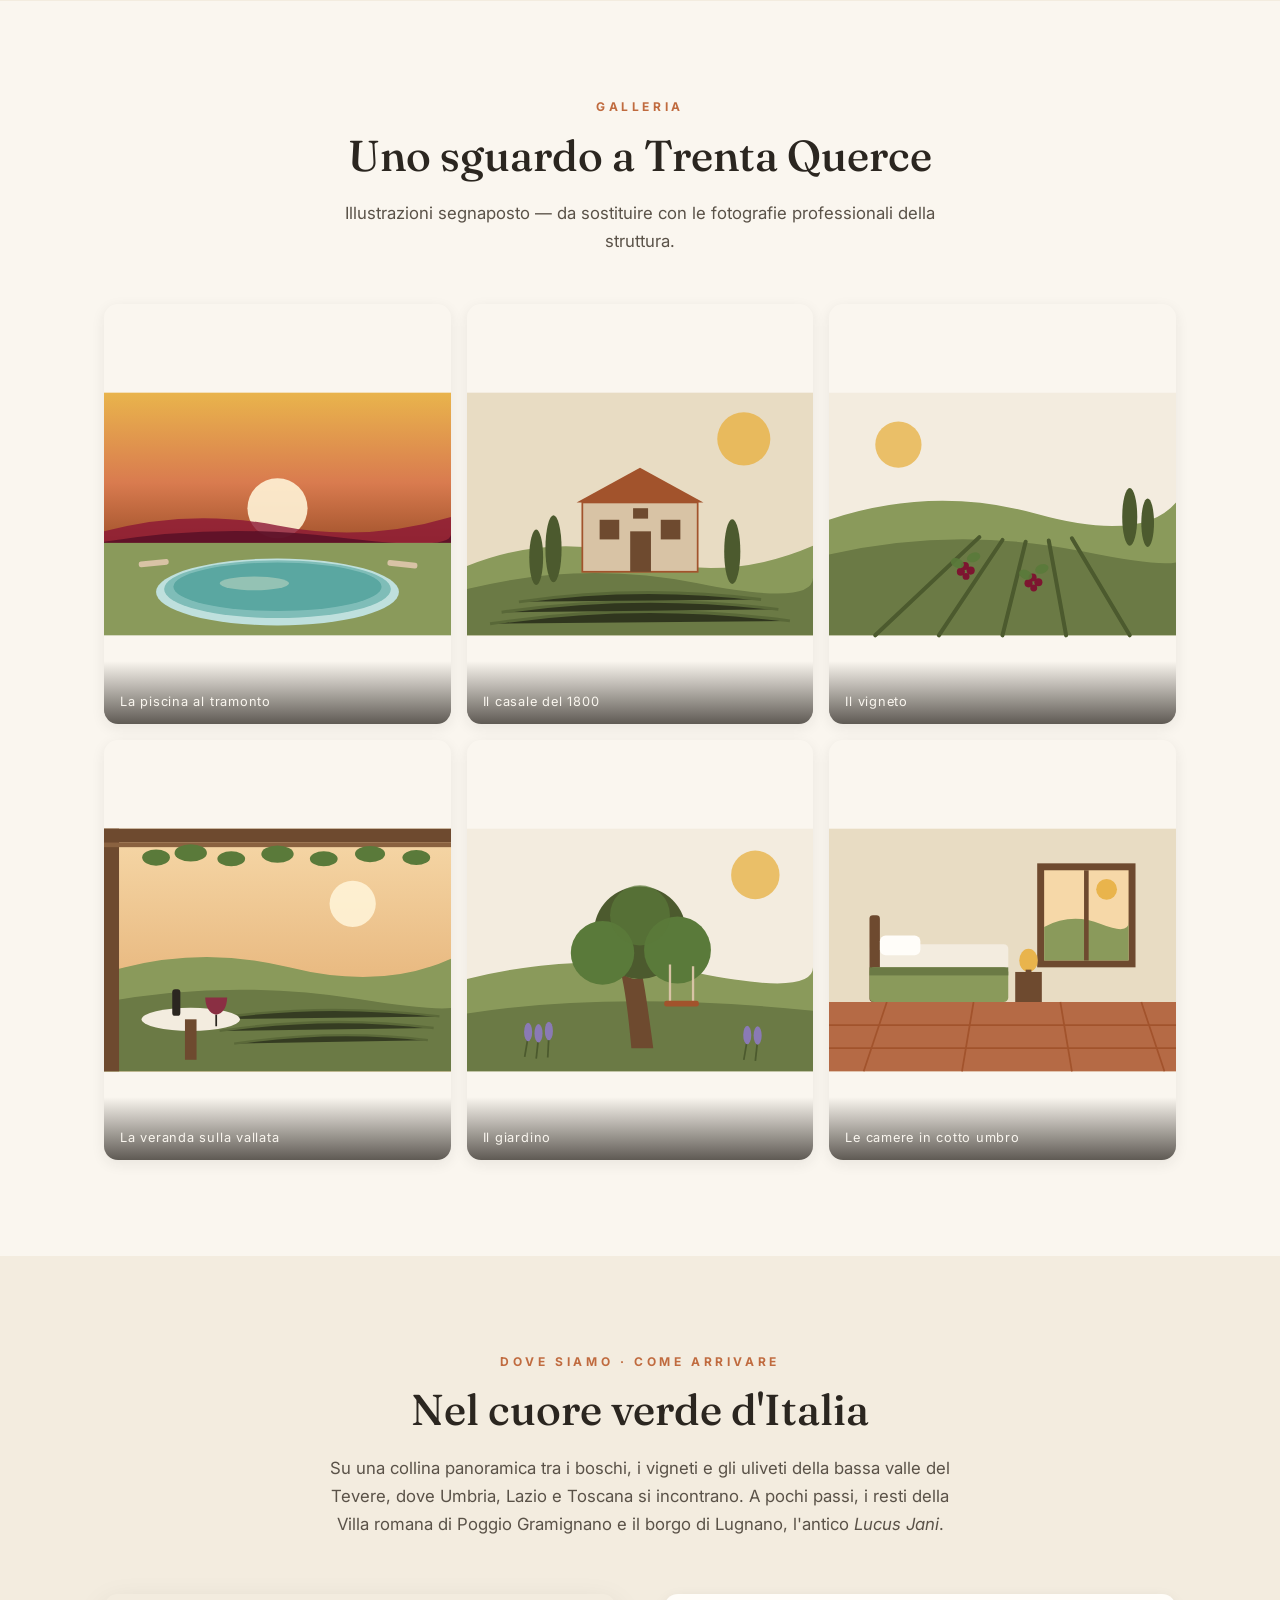
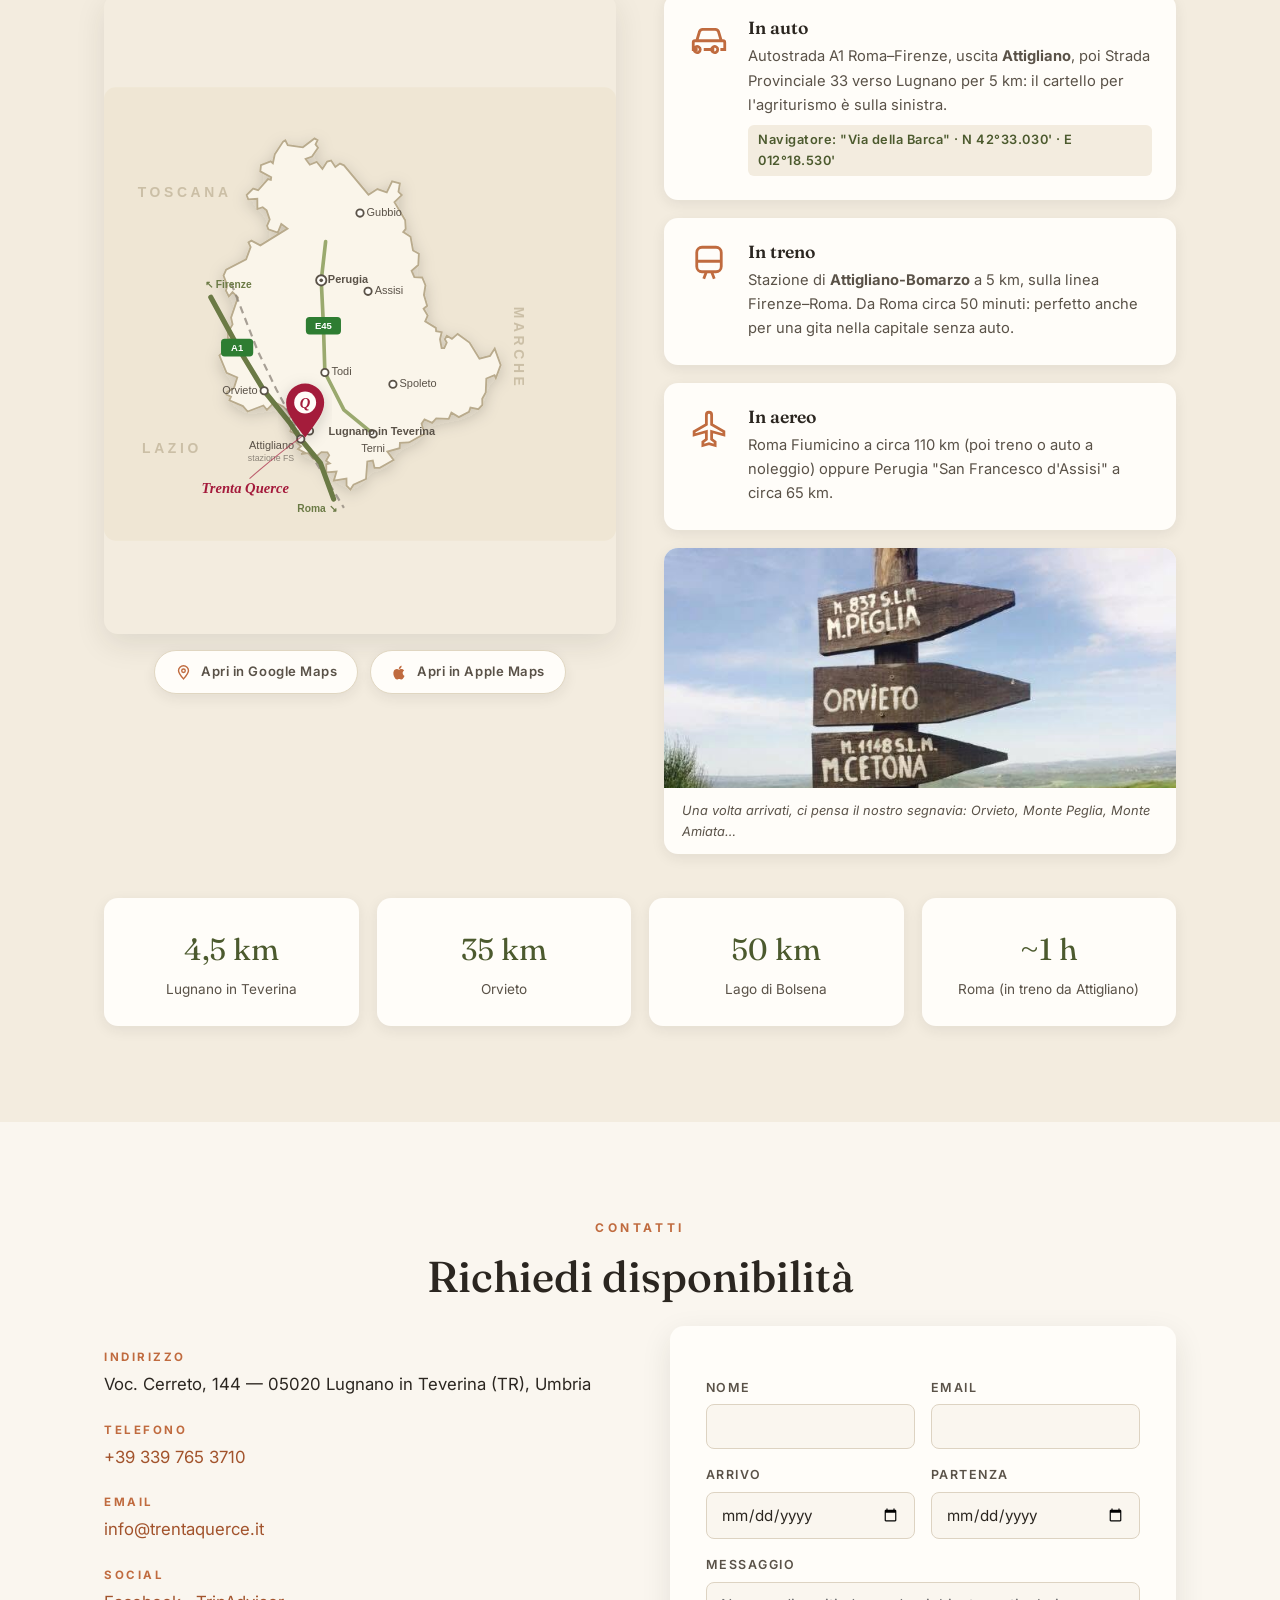
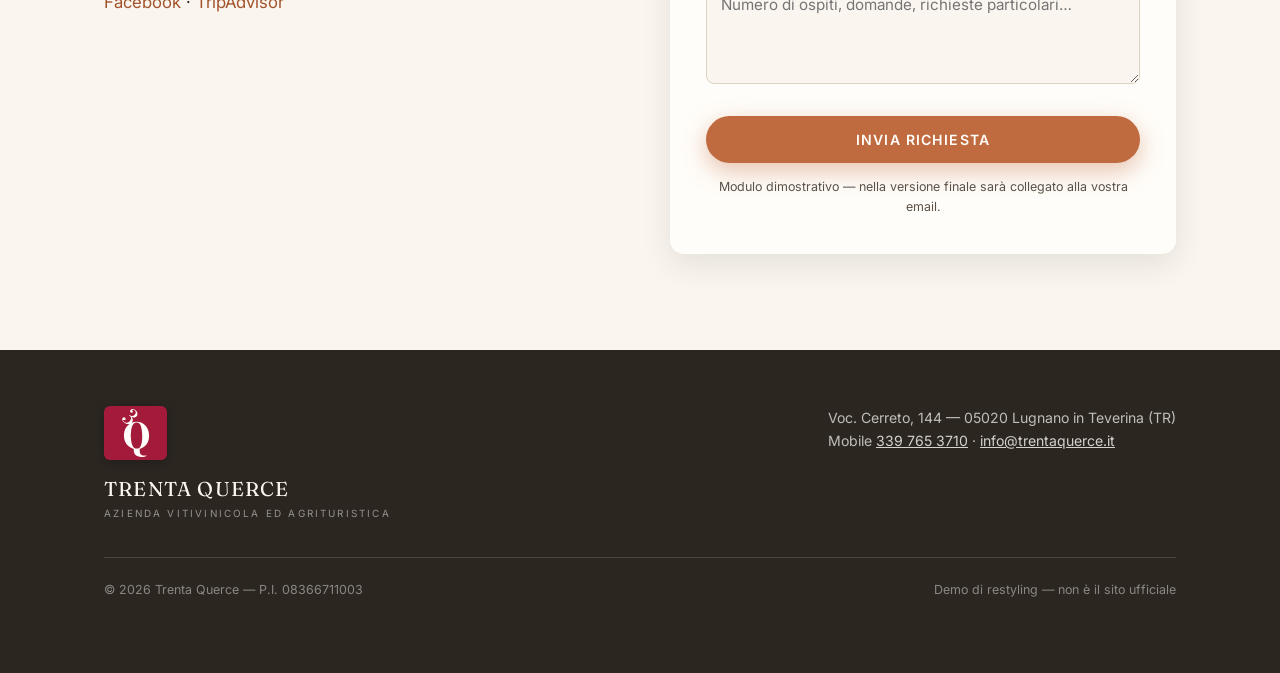
==== commit b33adfca: "Cache-bust CSS/JS with version query Co-Authored-By: Claude Fable 5 <noreply@anthropic.com>" ====
--- a/index.html
+++ b/index.html
@@ -10,7 +10,7 @@
   <link rel="preconnect" href="https://fonts.googleapis.com">
   <link rel="preconnect" href="https://fonts.gstatic.com" crossorigin>
   <link href="https://fonts.googleapis.com/css2?family=Fraunces:ital,wght@0,400;0,500;0,600;1,400;1,500&family=Inter:wght@300;400;500;600;700&display=swap" rel="stylesheet">
-  <link rel="stylesheet" href="assets/style.css">
+  <link rel="stylesheet" href="assets/style.css?v=2">
   <link rel="icon" type="image/png" href="assets/img/logo-full.png">
   <script type="application/ld+json">
   {
@@ -562,6 +562,6 @@
   </div>
 </footer>
 
-<script src="assets/script.js"></script>
+<script src="assets/script.js?v=2"></script>
 </body>
 </html>
